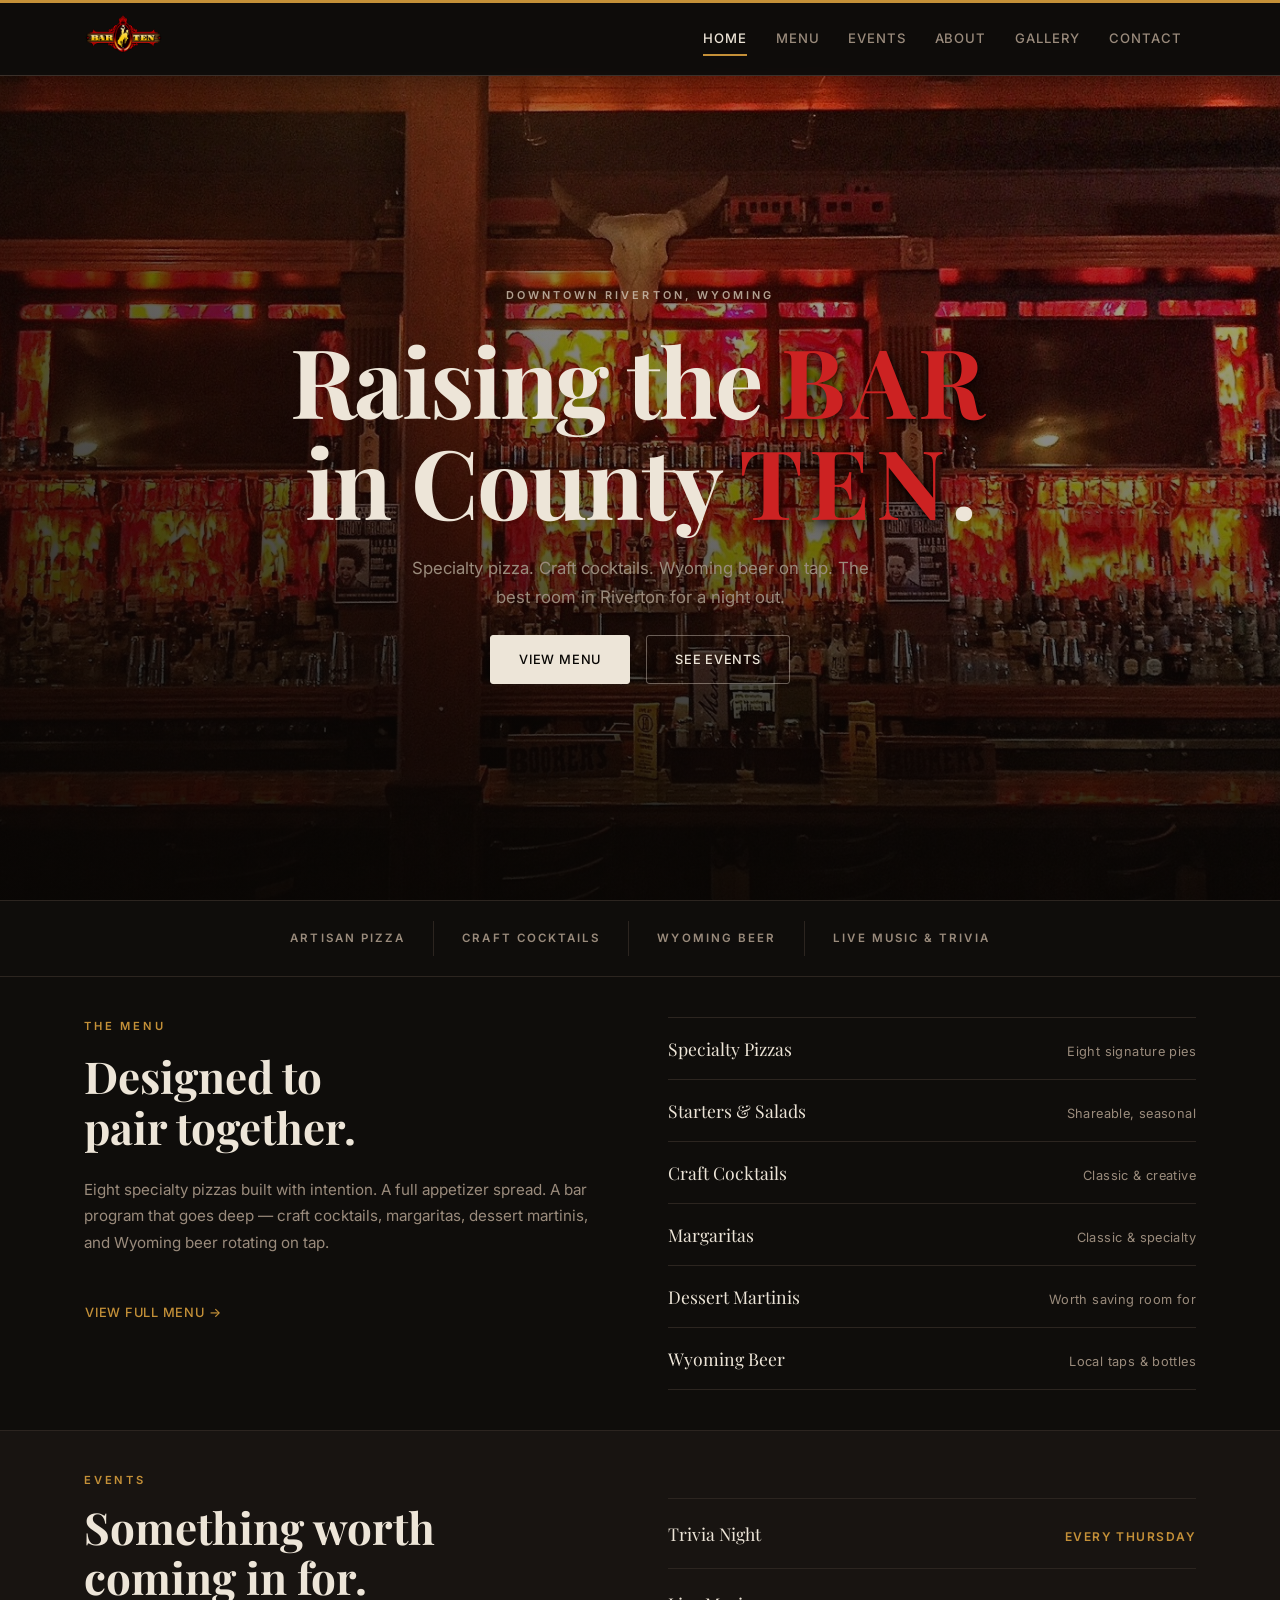
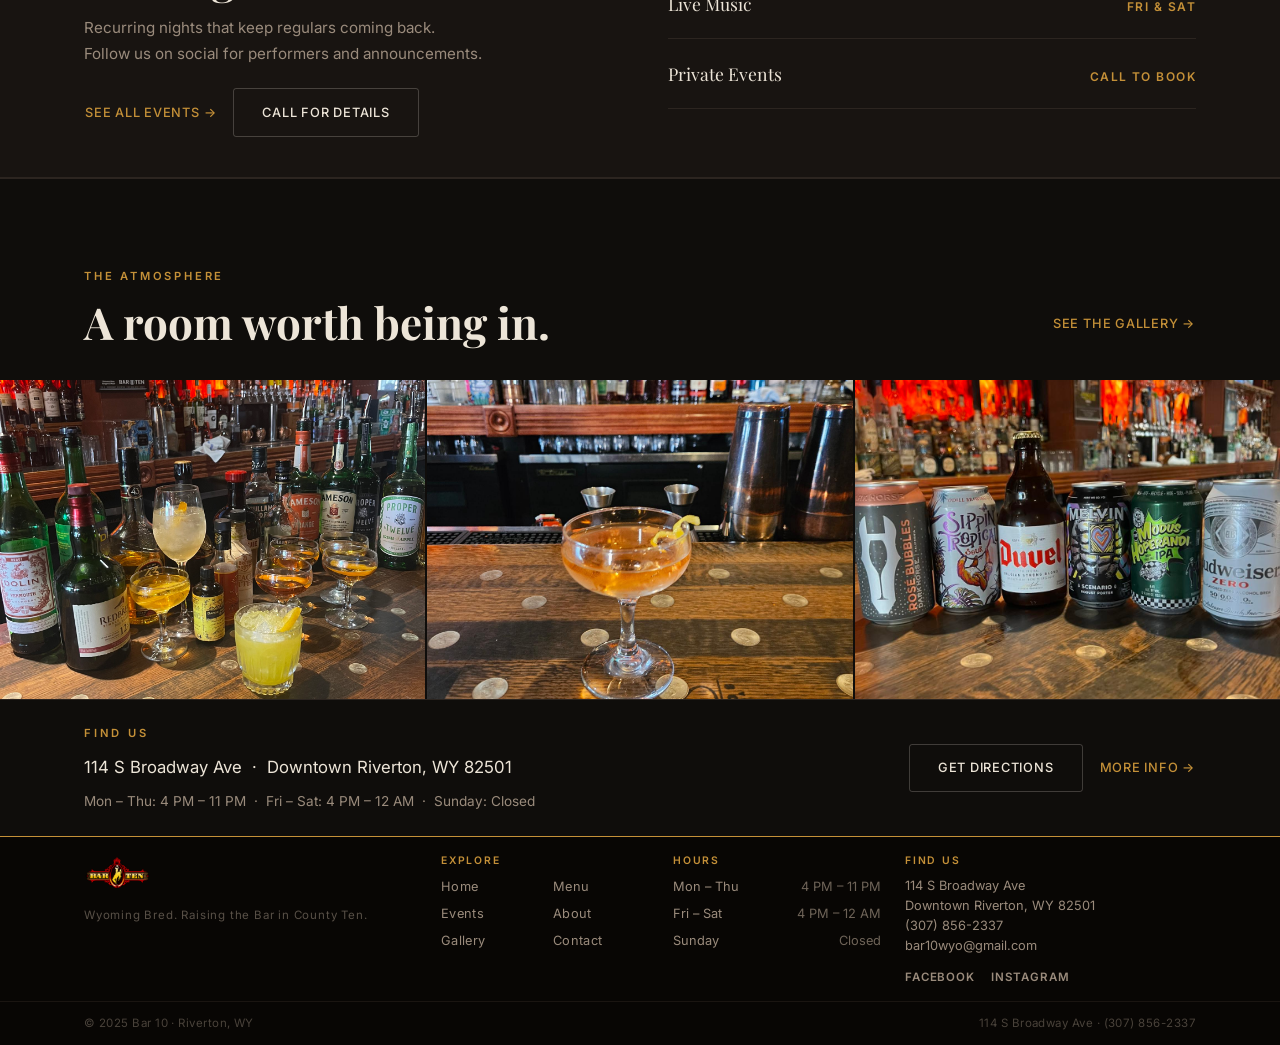
==== index.html @ b7622299 "Remove Call Now button from all pages Agent-Logs-Url: https://github.com/TylerWolfley/Bar10/sessions" ====
<!DOCTYPE html>
<html lang="en">
<head>
  <meta charset="UTF-8" />
  <meta name="viewport" content="width=device-width, initial-scale=1.0" />
  <title>Bar 10 | Craft Cocktails, Artisan Pizza & Local Beer — Riverton, WY</title>
  <meta name="description" content="Bar 10 is downtown Riverton's elevated night-out destination. Specialty pizza, craft cocktails, Wyoming beer on tap, trivia nights, and live music. 114 S Broadway Ave. (307) 856-2337." />
  <link rel="canonical" href="https://bar10riverton.com/" />

  <!-- Open Graph -->
  <meta property="og:type" content="restaurant" />
  <meta property="og:title" content="Bar 10 | Craft Cocktails, Artisan Pizza & Local Beer — Riverton, WY" />
  <meta property="og:description" content="Wyoming Bred. Craft Beer. Craft Cocktails. Artisan Pizza. Raising the Bar in County Ten." />
  <meta property="og:url" content="https://bar10riverton.com/" />
  <meta property="og:image" content="https://bar10riverton.com/images/bar10.jpg" />
  <meta property="og:site_name" content="Bar 10" />

  <!-- Twitter Card -->
  <meta name="twitter:card" content="summary_large_image" />
  <meta name="twitter:title" content="Bar 10 | Riverton, WY" />
  <meta name="twitter:description" content="Craft cocktails, artisan pizza, local beer, trivia nights, and live music in downtown Riverton, Wyoming." />

  <!-- Fonts -->
  <link rel="preconnect" href="https://fonts.googleapis.com" />
  <link rel="preconnect" href="https://fonts.gstatic.com" crossorigin />
  <link href="https://fonts.googleapis.com/css2?family=Inter:wght@400;500;600;700&family=Playfair+Display:ital,wght@0,700;0,800;1,700&display=swap" rel="stylesheet" />

  <link rel="stylesheet" href="css/style.css" />
  <link rel="icon" type="image/png" href="images/bar10logo.png" />
  <link rel="apple-touch-icon" href="images/bar10logo.png" />

  <!-- Local Business Schema -->
  <script type="application/ld+json">
  {
    "@context": "https://schema.org",
    "@type": ["BarOrPub", "Restaurant"],
    "@id": "https://bar10riverton.com/#business",
    "name": "Bar 10",
    "alternateName": "Bar Ten",
    "slogan": "Raising the Bar in County Ten.",
    "url": "https://bar10riverton.com",
    "telephone": "+1-307-856-2337",
    "email": "bar10wyo@gmail.com",
    "description": "Downtown Riverton's elevated bar and restaurant. Specialty artisan pizza, craft cocktails, Wyoming beer on tap, trivia nights, and live music at 114 S Broadway Ave.",
    "servesCuisine": ["Pizza", "American", "Bar Food"],
    "priceRange": "$$",
    "currenciesAccepted": "USD",
    "address": {
      "@type": "PostalAddress",
      "streetAddress": "114 S Broadway Ave",
      "addressLocality": "Riverton",
      "addressRegion": "WY",
      "postalCode": "82501",
      "addressCountry": "US"
    },
    "geo": {
      "@type": "GeoCoordinates",
      "latitude": 43.0236,
      "longitude": -108.3809
    },
    "hasMap": "https://maps.google.com/?q=114+S+Broadway+Ave+Riverton+WY+82501",
    "openingHoursSpecification": [
      {
        "@type": "OpeningHoursSpecification",
        "dayOfWeek": ["Monday", "Tuesday", "Wednesday", "Thursday"],
        "opens": "16:00",
        "closes": "23:00"
      },
      {
        "@type": "OpeningHoursSpecification",
        "dayOfWeek": ["Friday", "Saturday"],
        "opens": "16:00",
        "closes": "00:00"
      },
      {
        "@type": "OpeningHoursSpecification",
        "dayOfWeek": "Sunday",
        "opens": "00:00",
        "closes": "00:00"
      }
    ],
    "menu": "https://bar10riverton.com/menu.html",
    "image": {
      "@type": "ImageObject",
      "url": "https://bar10riverton.com/images/bar10.jpg",
      "description": "Bar 10 interior, downtown Riverton, Wyoming"
    },
    "logo": {
      "@type": "ImageObject",
      "url": "https://bar10riverton.com/images/bar10logo.png"
    },
    "areaServed": {
      "@type": "City",
      "name": "Riverton",
      "sameAs": "https://en.wikipedia.org/wiki/Riverton,_Wyoming"
    },
    "sameAs": [
      "https://www.facebook.com/bar10wyo",
      "https://www.instagram.com/bar10riverton"
    ]
  }
  </script>
</head>
<body class="page-body">

  <!-- ── Site top: utility bar + integrated header/nav ───────── -->
  <div class="site-top">

    <div class="utility-bar" aria-label="Contact Bar 10">
      <div class="container utility-bar-inner">
        <a href="tel:+13078562337" class="utility-bar-link">(307) 856-2337</a>
        <span class="utility-bar-sep" aria-hidden="true">·</span>
        <a href="mailto:bar10wyo@gmail.com" class="utility-bar-link">bar10wyo@gmail.com</a>
      </div>
    </div>

    <header class="site-header" role="banner">
      <div class="container site-header-inner">
        <a href="index.html" class="header-brand" aria-label="Bar 10 home">
          <img src="images/bar10logo.png" alt="Bar 10" class="header-logo" width="90" height="60">
        </a>
        <nav class="site-nav" aria-label="Main navigation">
          <div class="nav-menu" id="nav-menu" role="navigation">
            <ul>
              <li><a href="index.html" aria-current="page">Home</a></li>
              <li><a href="menu.html">Menu</a></li>
              <li><a href="events.html">Events</a></li>
              <li><a href="about.html">About</a></li>
              <li><a href="gallery.html">Gallery</a></li>
              <li><a href="contact.html">Contact</a></li>
            </ul>
          </div>
          <button
            class="nav-toggle"
            id="nav-toggle"
            aria-controls="nav-menu"
            aria-expanded="false"
            aria-label="Open navigation menu"
          >
            <span></span><span></span><span></span>
          </button>
        </nav>
      </div>
    </header>

  </div>

  <main>

    <!-- ── Hero ───────────────────────────────────────────────── -->
    <section class="hero" aria-label="Bar 10 — Downtown Riverton, Wyoming">
      <div class="hero-bg" role="img" aria-label="Bar 10 interior, downtown Riverton, Wyoming"></div>
      <div class="container">
        <div class="hero-content">
          <span class="hero-eyebrow">Downtown Riverton, Wyoming</span>
          <h1>Raising the <span class="hero-h1-red">Bar</span><br>in County <span class="hero-h1-red">Ten</span>.</h1>
          <p class="hero-sub">
            Specialty pizza. Craft cocktails. Wyoming beer on tap.
            The best room in Riverton for a night out.
          </p>
          <div class="cta-group">
            <a href="menu.html" class="btn btn-primary">View Menu</a>
            <a href="events.html" class="btn btn-outline">See Events</a>
          </div>
        </div>
      </div>
    </section>

    <!-- ── Identity strip ─────────────────────────────────────── -->
    <div class="identity-strip" aria-label="What we offer">
      <div class="container">
        <div class="identity-strip-inner">
          <span class="identity-item">Artisan Pizza</span>
          <span class="identity-item">Craft Cocktails</span>
          <span class="identity-item">Wyoming Beer</span>
          <span class="identity-item">Live Music &amp; Trivia</span>
        </div>
      </div>
    </div>

    <!-- ── Menu preview ────────────────────────────────────────── -->
    <section class="menu-preview" aria-labelledby="menu-preview-heading">
      <div class="container">
        <div class="menu-preview-layout">

          <div class="menu-preview-intro">
            <span class="section-label">The Menu</span>
            <h2 id="menu-preview-heading">Designed to<br>pair together.</h2>
            <p>
              Eight specialty pizzas built with intention. A full appetizer spread.
              A bar program that goes deep — craft cocktails, margaritas, dessert
              martinis, and Wyoming beer rotating on tap.
            </p>
            <a href="menu.html" class="btn btn-ghost">View Full Menu &rarr;</a>
          </div>

          <div>
            <div class="menu-category-list">
              <div class="menu-category-row">
                <span class="menu-category-name">Specialty Pizzas</span>
                <span class="menu-category-desc">Eight signature pies</span>
              </div>
              <div class="menu-category-row">
                <span class="menu-category-name">Starters &amp; Salads</span>
                <span class="menu-category-desc">Shareable, seasonal</span>
              </div>
              <div class="menu-category-row">
                <span class="menu-category-name">Craft Cocktails</span>
                <span class="menu-category-desc">Classic &amp; creative</span>
              </div>
              <div class="menu-category-row">
                <span class="menu-category-name">Margaritas</span>
                <span class="menu-category-desc">Classic &amp; specialty</span>
              </div>
              <div class="menu-category-row">
                <span class="menu-category-name">Dessert Martinis</span>
                <span class="menu-category-desc">Worth saving room for</span>
              </div>
              <div class="menu-category-row">
                <span class="menu-category-name">Wyoming Beer</span>
                <span class="menu-category-desc">Local taps &amp; bottles</span>
              </div>
            </div>
          </div>

        </div>
      </div>
    </section>

    <!-- ── Events preview ──────────────────────────────────────── -->
    <section class="events-preview" aria-labelledby="events-preview-heading">
      <div class="container">
        <div class="events-preview-layout">

          <div>
            <span class="section-label">Events</span>
            <h2 id="events-preview-heading">Something worth<br>coming in for.</h2>
            <p class="events-preview-desc text-dim">
              Recurring nights that keep regulars coming back.
              Follow us on social for performers and announcements.
            </p>
            <div class="cta-group events-preview-cta">
              <a href="events.html" class="btn btn-ghost">See All Events &rarr;</a>
              <a href="tel:+13078562337" class="btn btn-outline">Call for Details</a>
            </div>
          </div>

          <div class="events-list-editorial">
            <div class="event-editorial-item">
              <span class="event-editorial-name">Trivia Night</span>
              <span class="event-editorial-when">Every Thursday</span>
            </div>
            <div class="event-editorial-item">
              <span class="event-editorial-name">Live Music</span>
              <span class="event-editorial-when">Fri &amp; Sat</span>
            </div>
            <div class="event-editorial-item">
              <span class="event-editorial-name">Private Events</span>
              <span class="event-editorial-when">Call to Book</span>
            </div>
          </div>

        </div>
      </div>
    </section>

    <!-- ── Gallery preview ────────────────────────────────────── -->
    <section class="gallery-preview" aria-labelledby="gallery-preview-heading">
      <div class="container">
        <div class="gallery-preview-header">
          <div>
            <span class="section-label">The Atmosphere</span>
            <h2 id="gallery-preview-heading">A room worth being in.</h2>
          </div>
          <a href="gallery.html" class="btn btn-ghost">See the Gallery &rarr;</a>
        </div>
      </div>
      <div class="gallery-preview-grid" aria-label="Bar 10 atmosphere photos">
        <figure class="gallery-preview-item">
          <img src="images/bar10bottles.jpg" alt="Bottle selection behind the bar at Bar 10 in Riverton, Wyoming" loading="lazy" onerror="this.closest('.gallery-preview-item').style.display='none';" />
        </figure>
        <figure class="gallery-preview-item">
          <img src="images/bar10cocktail.jpg" alt="Craft cocktail at Bar 10 in Riverton, Wyoming" loading="lazy" onerror="this.closest('.gallery-preview-item').style.display='none';" />
        </figure>
        <figure class="gallery-preview-item">
          <img src="images/bar10beers.jpg" alt="Beers on tap at Bar 10 in Riverton, Wyoming" loading="lazy" onerror="this.closest('.gallery-preview-item').style.display='none';" />
        </figure>
      </div>
    </section>

    <!-- ── Location ────────────────────────────────────────────── -->
    <div class="location-strip" aria-label="Location and hours">
      <div class="container">
        <div class="location-strip-inner">
          <div class="location-text">
            <span class="section-label">Find Us</span>
            <p class="location-address">114 S Broadway Ave &nbsp;&middot;&nbsp; Downtown Riverton, WY 82501</p>
            <p class="location-hours">Mon – Thu: 4 PM – 11 PM &nbsp;&middot;&nbsp; Fri – Sat: 4 PM – 12 AM &nbsp;&middot;&nbsp; Sunday: Closed</p>
          </div>
          <div class="location-actions">
            <a href="https://maps.google.com/?q=114+S+Broadway+Ave+Riverton+WY+82501" class="btn btn-outline" target="_blank" rel="noopener noreferrer">Get Directions</a>
            <a href="contact.html" class="btn btn-ghost">More Info &rarr;</a>
          </div>
        </div>
      </div>
    </div>

  </main>

  <!-- ── Footer ──────────────────────────────────────────────── -->
  <footer class="site-footer" role="contentinfo">
    <div class="footer-main">
      <div class="container">
        <div class="footer-grid">

          <!-- Brand -->
          <div>
            <div class="footer-brand">
              <img src="images/bar10logo.png" alt="Bar 10" class="footer-logo" width="100" height="67">
            </div>
            <p class="footer-tagline">Wyoming Bred. Raising the Bar in County Ten.</p>
          </div>

          <!-- Explore -->
          <div>
            <h3 class="footer-col-heading">Explore</h3>
            <nav class="footer-nav" aria-label="Footer navigation">
              <a href="index.html">Home</a>
              <a href="menu.html">Menu</a>
              <a href="events.html">Events</a>
              <a href="about.html">About</a>
              <a href="gallery.html">Gallery</a>
              <a href="contact.html">Contact</a>
            </nav>
          </div>

          <!-- Hours -->
          <div>
            <h3 class="footer-col-heading">Hours</h3>
            <ul class="footer-hours">
              <li>
                <span class="footer-hours-day">Mon &ndash; Thu</span>
                <span class="footer-hours-time">4 PM &ndash; 11 PM</span>
              </li>
              <li>
                <span class="footer-hours-day">Fri &ndash; Sat</span>
                <span class="footer-hours-time">4 PM &ndash; 12 AM</span>
              </li>
              <li>
                <span class="footer-hours-day">Sunday</span>
                <span class="footer-hours-time">Closed</span>
              </li>
            </ul>
          </div>

          <!-- Contact -->
          <div>
            <h3 class="footer-col-heading">Find Us</h3>
            <address class="footer-address">
              114 S Broadway Ave<br>
              Downtown Riverton, WY 82501<br>
              <a href="tel:+13078562337">(307) 856-2337</a><br>
              <a href="mailto:bar10wyo@gmail.com">bar10wyo@gmail.com</a>
            </address>
            <div class="footer-social">
              <a href="https://www.facebook.com/bar10wyo" target="_blank" rel="noopener noreferrer">Facebook</a>
              <a href="https://www.instagram.com/bar10riverton" target="_blank" rel="noopener noreferrer">Instagram</a>
            </div>
          </div>

        </div>
      </div>
    </div>

    <div class="footer-bottom">
      <div class="container">
        <div class="footer-bottom-inner">
          <span class="footer-copy">&copy; 2025 Bar 10 &middot; Riverton, WY</span>
          <span class="footer-copy">114 S Broadway Ave &middot; (307) 856-2337</span>
        </div>
      </div>
    </div>
  </footer>

  <script src="js/data.js"></script>
  <script src="js/main.js"></script>
</body>
</html>
---- css/style.css ----
/* =============================================================
   Bar 10 — Premium Hospitality Style Sheet
   Warm, editorial, refined. Light-forward with cinematic hero.
============================================================= */

/* ── Reset & base ──────────────────────────────────────────── */
*, *::before, *::after {
  box-sizing: border-box;
  margin: 0;
  padding: 0;
}

:root {
  /* ── Dark palette — deep moody, warm charcoal ── */
  --color-bg:        #0f0d0b;   /* deep warm near-black — primary background */
  --color-surface:   #181411;   /* slightly lighter dark — alternate sections */
  --color-surface2:  #201c18;   /* medium dark — deeper alternates */
  --color-border:    #2c2520;   /* subtle warm border — dividers */
  --color-border-lt: #3a302a;   /* slightly lighter border */

  /* ── Accent — rich warm gold ── */
  --color-amber:     #c49038;   /* rich warm gold */
  --color-amber-lt:  #d4a84e;   /* lighter gold on hover */
  --color-red:       #cc2222;   /* bold red — hero accent */

  /* ── Text — warm cream on dark backgrounds ── */
  --color-cream:     #ede5d8;   /* warm cream — primary text */
  --color-cream-dim: #9a8b7c;   /* warm medium — secondary text */
  --color-white:     #ffffff;

  /* ── Dark section tokens — hero & footer ── */
  --color-dark:        #080604;   /* deepest dark — hero background */
  --color-dark-text:   #ede5d8;   /* warm cream for dark sections */
  --color-dark-dim:    #9a8b7c;   /* dimmed warm text on dark */
  --color-dark-border: #1a1511;   /* subtle border on dark */

  --font-heading: 'Playfair Display', Georgia, serif;
  --font-body:    'Inter', system-ui, -apple-system, sans-serif;

  --max-width:          1160px;
  --header-height:      72px;
  --header-total:       var(--header-height);
  --radius:             3px;
  --transition:         0.2s ease;
}

html {
  scroll-behavior: smooth;
}

body {
  font-family: var(--font-body);
  font-size: 1rem;
  line-height: 1.65;
  background-color: var(--color-bg);
  color: var(--color-cream);
  -webkit-font-smoothing: antialiased;
}

img {
  display: block;
  max-width: 100%;
  height: auto;
}

a {
  color: var(--color-amber);
  text-decoration: none;
  transition: color var(--transition);
}

a:hover {
  color: var(--color-amber-lt);
}

ul {
  list-style: none;
}

/* ── Typography ────────────────────────────────────────────── */
h1, h2, h3, h4 {
  font-family: var(--font-heading);
  line-height: 1.15;
  color: var(--color-cream);
}

h1 { font-size: clamp(3rem, 9vw, 6rem); font-weight: 700; letter-spacing: -0.02em; }
h2 { font-size: clamp(1.75rem, 4vw, 2.75rem); font-weight: 700; }
h3 { font-size: clamp(1.1rem, 2.5vw, 1.4rem); font-weight: 700; }

.section-label {
  display: block;
  font-size: 0.7rem;
  font-weight: 600;
  letter-spacing: 0.25em;
  text-transform: uppercase;
  color: var(--color-amber);
  margin-bottom: 0.75rem;
}

.section-title {
  font-family: var(--font-heading);
  font-size: clamp(1.75rem, 4vw, 2.75rem);
  color: var(--color-cream);
  margin-bottom: 1rem;
}

.section-subtitle {
  font-size: 1rem;
  color: var(--color-cream-dim);
  max-width: 560px;
  line-height: 1.7;
}

/* ── Layout helpers ────────────────────────────────────────── */
.container {
  width: 100%;
  max-width: var(--max-width);
  margin: 0 auto;
  padding: 0 1.5rem;
}

section {
  padding: 2.5rem 0;
}

.section-header {
  margin-bottom: 2rem;
}

.section-header--center {
  text-align: center;
}

.section-header--center .section-subtitle {
  margin: 0 auto;
}

/* ── Buttons ───────────────────────────────────────────────── */
.btn {
  display: inline-flex;
  align-items: center;
  gap: 0.4em;
  padding: 0.8rem 1.75rem;
  font-family: var(--font-body);
  font-size: 0.8rem;
  font-weight: 500;
  letter-spacing: 0.06em;
  text-transform: uppercase;
  border-radius: var(--radius);
  border: 1px solid transparent;
  cursor: pointer;
  transition: background-color var(--transition), color var(--transition), border-color var(--transition);
  text-align: center;
  white-space: nowrap;
}

.btn-primary {
  background-color: var(--color-amber);
  color: var(--color-bg);
  border-color: var(--color-amber);
}

.btn-primary:hover {
  background-color: var(--color-amber-lt);
  border-color: var(--color-amber-lt);
  color: var(--color-bg);
}

.btn-outline {
  background-color: transparent;
  color: var(--color-cream);
  border-color: rgba(237, 229, 216, 0.22);
}

.btn-outline:hover {
  border-color: var(--color-cream);
  color: var(--color-cream);
}

.btn-ghost {
  background-color: transparent;
  color: var(--color-amber);
  border-color: transparent;
  padding-left: 0;
  padding-right: 0;
}

.btn-ghost:hover {
  color: var(--color-amber-lt);
}

.cta-group {
  display: flex;
  flex-wrap: wrap;
  gap: 1rem;
  margin-top: 1.5rem;
}

/* ── Site top (fixed wrapper: utility bar + brand + nav) ────── */
.site-top {
  position: fixed;
  top: 0;
  left: 0;
  right: 0;
  z-index: 100;
  background-color: rgba(15, 13, 11, 0.97);
  backdrop-filter: blur(12px);
  -webkit-backdrop-filter: blur(12px);
  border-top: 3px solid var(--color-amber);
  box-shadow: 0 4px 28px rgba(0, 0, 0, 0.45);
}

/* ── Utility bar — hidden ──────────────────────────────────── */
.utility-bar {
  display: none;
}

.utility-bar-inner {
  display: flex;
  align-items: center;
  justify-content: center;
  gap: 0.875rem;
}

.utility-bar-link {
  font-size: 0.7rem;
  font-weight: 500;
  letter-spacing: 0.07em;
  color: var(--color-cream-dim);
  transition: color var(--transition);
}

.utility-bar-link:hover {
  color: var(--color-cream);
}

.utility-bar-sep {
  color: var(--color-border-lt);
  font-size: 0.6rem;
}

/* ── Site header — single integrated row: logo left, nav right ─ */
.site-header {
  border-bottom: 1px solid var(--color-border-lt);
}

.site-header-inner {
  display: flex;
  align-items: center;
  justify-content: space-between;
  height: var(--header-height);
  position: relative;
}

.header-brand {
  display: flex;
  align-items: center;
  flex-shrink: 0;
}

.header-logo {
  height: 52px;
  width: auto;
  display: block;
  transition: opacity var(--transition);
}

.header-brand:hover .header-logo {
  opacity: 0.85;
}

/* ── Nav — lives inside site-header-inner ──────────────────── */
.site-nav {
  display: flex;
  align-items: center;
}

.nav-toggle {
  display: flex;
  flex-direction: column;
  justify-content: center;
  gap: 5px;
  width: 36px;
  height: 36px;
  background: none;
  border: none;
  cursor: pointer;
  padding: 0.25rem;
  flex-shrink: 0;
}

.nav-toggle span {
  display: block;
  height: 1px;
  background-color: var(--color-cream);
  transition: transform var(--transition), opacity var(--transition);
}

.nav-toggle[aria-expanded="true"] span:nth-child(1) {
  transform: translateY(6px) rotate(45deg);
}

.nav-toggle[aria-expanded="true"] span:nth-child(2) {
  opacity: 0;
}

.nav-toggle[aria-expanded="true"] span:nth-child(3) {
  transform: translateY(-6px) rotate(-45deg);
}

.nav-menu {
  display: none;
  position: absolute;
  top: 100%;
  left: 0;
  right: 0;
  background-color: var(--color-surface);
  border-bottom: 1px solid var(--color-border);
  padding: 1.25rem 1.5rem 1.75rem;
  z-index: 10;
}

.nav-menu.is-open {
  display: block;
}

.nav-menu ul {
  display: flex;
  flex-direction: column;
  gap: 0;
}

.nav-menu a {
  display: block;
  padding: 0.65rem 0;
  color: var(--color-cream-dim);
  font-size: 0.875rem;
  font-weight: 500;
  letter-spacing: 0.04em;
  border-bottom: 1px solid var(--color-border);
}

.nav-menu a:hover,
.nav-menu a[aria-current="page"] {
  color: var(--color-cream);
}

.nav-cta {
  display: inline-flex;
  margin-top: 1.25rem;
}

@media (min-width: 768px) {
  .nav-toggle {
    display: none;
  }

  .nav-menu {
    display: flex !important;
    position: static;
    background: none;
    border: none;
    padding: 0;
    align-items: center;
    gap: 0;
  }

  .nav-menu ul {
    flex-direction: row;
    gap: 0;
  }

  .nav-menu a {
    padding: 0.4rem 0.9rem;
    border: none;
    font-size: 0.82rem;
    letter-spacing: 0.07em;
    text-transform: uppercase;
    position: relative;
  }

  .nav-menu a::after {
    content: '';
    position: absolute;
    bottom: 0;
    left: 0.9rem;
    right: 0.9rem;
    height: 2px;
    background-color: var(--color-amber);
    transform: scaleX(0);
    transform-origin: center;
    transition: transform var(--transition);
  }

  .nav-menu a:hover::after,
  .nav-menu a[aria-current="page"]::after {
    transform: scaleX(1);
  }

  .nav-cta::after {
    display: none;
  }

  .nav-cta {
    display: inline-flex;
    margin-top: 0;
    margin-left: 1.25rem;
    padding: 0.45rem 1.1rem;
    font-size: 0.75rem;
    letter-spacing: 0.08em;
  }
}

/* ── Page offset for fixed header ──────────────────────────── */
.page-body {
  padding-top: var(--header-total);
}

/* ── Hero ──────────────────────────────────────────────────── */
.hero {
  position: relative;
  min-height: calc(100svh - var(--header-total));
  display: flex;
  align-items: center;
  overflow: hidden;
  background-color: var(--color-dark);
}

.hero-bg {
  position: absolute;
  inset: 0;
  background:
    linear-gradient(to top, rgba(8,6,4,0.92) 0%, rgba(8,6,4,0.55) 45%, rgba(8,6,4,0.18) 100%),
    linear-gradient(to right, rgba(8,6,4,0.5) 0%, transparent 70%),
    url('../images/bar10.jpg') center center / cover no-repeat;
  z-index: 0;
}

.hero-content {
  position: relative;
  z-index: 1;
  max-width: 760px;
  padding: 1.5rem 0 2rem;
  text-align: center;
  margin: 0 auto;
}

.hero-eyebrow {
  display: inline-block;
  font-size: 0.68rem;
  font-weight: 600;
  letter-spacing: 0.28em;
  text-transform: uppercase;
  color: rgba(210, 198, 180, 0.8);
  margin-bottom: 1.5rem;
}

.hero h1 {
  color: var(--color-dark-text);
  margin-bottom: 1.5rem;
  line-height: 1.05;
}

.hero-h1-red {
  color: var(--color-red);
  text-transform: uppercase;
  letter-spacing: 0.06em;
  text-shadow:
    0 2px 10px rgba(0, 0, 0, 0.8),
    0 4px 24px rgba(0, 0, 0, 0.5);
  display: inline-block;
}

.hero-sub {
  font-size: 1.05rem;
  color: var(--color-dark-dim);
  max-width: 460px;
  line-height: 1.7;
  margin: 0 auto;
}

/* ── Hero button overrides (light-on-dark) ─────────────────── */
.hero .btn-primary {
  background-color: var(--color-dark-text);
  border-color: var(--color-dark-text);
  color: var(--color-dark);
}

.hero .btn-primary:hover {
  background-color: var(--color-white);
  border-color: var(--color-white);
  color: var(--color-dark);
}

.hero .btn-outline {
  color: var(--color-dark-text);
  border-color: rgba(232, 221, 208, 0.4);
}

.hero .btn-outline:hover {
  border-color: var(--color-dark-text);
  color: var(--color-white);
}

.hero .cta-group {
  justify-content: center;
}

/* ── Divider ───────────────────────────────────────────────── */
.divider {
  height: 1px;
  background: var(--color-border);
}

.divider--amber {
  height: 1px;
  width: 3rem;
  background: var(--color-amber);
}

/* ── Ruled separator ───────────────────────────────────────── */
.rule {
  display: flex;
  align-items: center;
  gap: 1.5rem;
  color: var(--color-border-lt);
  font-size: 0.65rem;
  letter-spacing: 0.3em;
  text-transform: uppercase;
}

.rule::before,
.rule::after {
  content: '';
  flex: 1;
  height: 1px;
  background: var(--color-border);
}

/* ── Identity strip ────────────────────────────────────────── */
.identity-strip {
  border-top: 1px solid var(--color-border);
  border-bottom: 1px solid var(--color-border);
  padding: 1.25rem 0;
}

.identity-strip-inner {
  display: flex;
  flex-wrap: wrap;
  align-items: center;
  justify-content: center;
  gap: 0;
}

.identity-item {
  font-size: 0.72rem;
  font-weight: 600;
  letter-spacing: 0.18em;
  text-transform: uppercase;
  color: var(--color-cream-dim);
  padding: 0.5rem 1.75rem;
  border-right: 1px solid var(--color-border);
}

.identity-item:last-child {
  border-right: none;
}

/* ── Editorial menu preview ────────────────────────────────── */
.menu-preview {
  padding: 2.5rem 0;
}

.menu-preview-layout {
  display: grid;
  gap: 2rem;
  align-items: start;
}

@media (min-width: 768px) {
  .menu-preview-layout {
    grid-template-columns: 1fr 1fr;
    gap: 3.5rem;
  }
}

.menu-preview-intro {
  /* left column */
}

.menu-preview-intro .section-label {
  margin-bottom: 1rem;
}

.menu-preview-intro h2 {
  margin-bottom: 1.5rem;
  line-height: 1.15;
}

.menu-preview-intro p {
  font-size: 0.95rem;
  color: var(--color-cream-dim);
  line-height: 1.75;
  margin-bottom: 2rem;
}

.menu-category-list {
  display: flex;
  flex-direction: column;
}

.menu-category-row {
  display: flex;
  align-items: baseline;
  justify-content: space-between;
  padding: 1rem 0;
  border-bottom: 1px solid var(--color-border);
}

.menu-category-row:first-child {
  border-top: 1px solid var(--color-border);
}

.menu-category-name {
  font-family: var(--font-heading);
  font-size: 1.1rem;
  color: var(--color-cream);
}

.menu-category-desc {
  font-size: 0.8rem;
  color: var(--color-cream-dim);
  letter-spacing: 0.03em;
  text-align: right;
  max-width: 180px;
}

/* ── Signature items ───────────────────────────────────────── */
.signature-items {
  display: flex;
  flex-direction: column;
  gap: 0;
}

.signature-item {
  padding: 1.25rem 0;
  border-bottom: 1px solid var(--color-border);
}

.signature-item:first-child {
  border-top: 1px solid var(--color-border);
}

.signature-item-name {
  font-family: var(--font-heading);
  font-size: 1rem;
  color: var(--color-cream);
  margin-bottom: 0.25rem;
}

.signature-item-desc {
  font-size: 0.825rem;
  color: var(--color-cream-dim);
  line-height: 1.55;
}

/* ── Events preview ────────────────────────────────────────── */
.events-preview-desc {
  font-size: 0.95rem;
  line-height: 1.75;
  max-width: 400px;
  margin-top: 0.75rem;
  margin-bottom: 1.25rem;
}

.events-preview-cta {
  margin-top: 0;
}

.events-preview {  background-color: var(--color-surface);
  border-top: 1px solid var(--color-border);
  border-bottom: 1px solid var(--color-border);
  padding: 2.5rem 0;
}

.events-preview-layout {
  display: grid;
  gap: 2rem;
  align-items: start;
}

@media (min-width: 768px) {
  .events-preview-layout {
    grid-template-columns: 1fr 1fr;
    gap: 3.5rem;
    align-items: center;
  }
}

.events-list-editorial {
  display: flex;
  flex-direction: column;
  gap: 0;
}

.event-editorial-item {
  display: flex;
  align-items: baseline;
  justify-content: space-between;
  gap: 1rem;
  padding: 1.25rem 0;
  border-bottom: 1px solid var(--color-border);
}

.event-editorial-item:first-child {
  border-top: 1px solid var(--color-border);
}

.event-editorial-name {
  font-family: var(--font-heading);
  font-size: 1.1rem;
  color: var(--color-cream);
}

.event-editorial-when {
  font-size: 0.75rem;
  font-weight: 600;
  letter-spacing: 0.12em;
  text-transform: uppercase;
  color: var(--color-amber);
  white-space: nowrap;
}

/* ── Location strip ────────────────────────────────────────── */
.location-strip {
  padding: 1.5rem 0;
  border-top: 1px solid var(--color-border);
}

.location-strip-inner {
  display: flex;
  flex-direction: column;
  gap: 2rem;
  align-items: flex-start;
}

@media (min-width: 768px) {
  .location-strip-inner {
    flex-direction: row;
    align-items: center;
    justify-content: space-between;
    gap: 3rem;
  }
}

.location-text {
  /* left side */
}

.location-address {
  font-size: 1.05rem;
  color: var(--color-cream);
  margin-bottom: 0.5rem;
}

.location-hours {
  font-size: 0.85rem;
  color: var(--color-cream-dim);
  line-height: 1.65;
}

.location-actions {
  display: flex;
  gap: 1rem;
  flex-wrap: wrap;
  flex-shrink: 0;
}

/* ── Hours table ───────────────────────────────────────────── */
.hours-table {
  width: 100%;
  border-collapse: collapse;
}

.hours-table td {
  padding: 0.6rem 0;
  font-size: 0.875rem;
  color: var(--color-cream-dim);
  border-bottom: 1px solid var(--color-border);
}

.hours-table td:last-child {
  text-align: right;
  color: var(--color-cream);
}

/* ── Status badge ──────────────────────────────────────────── */
#hours-status {
  display: inline-block;
  font-size: 0.72rem;
  font-weight: 700;
  letter-spacing: 0.1em;
  text-transform: uppercase;
  padding: 0.3rem 0.875rem;
  border-radius: 99px;
  margin-bottom: 1.25rem;
}

.status--open {
  background-color: rgba(55, 130, 65, 0.1);
  color: #3a7a45;
  border: 1px solid rgba(55,130,65,0.22);
}

.status--closed {
  background-color: rgba(160, 55, 55, 0.08);
  color: #8a3838;
  border: 1px solid rgba(160,55,55,0.18);
}

/* ── Social links ──────────────────────────────────────────── */
.social-links {
  display: flex;
  gap: 1rem;
  flex-wrap: wrap;
}

.social-link {
  display: inline-flex;
  align-items: center;
  gap: 0.5rem;
  font-size: 0.78rem;
  font-weight: 600;
  letter-spacing: 0.06em;
  text-transform: uppercase;
  color: var(--color-cream-dim);
  border: 1px solid var(--color-border);
  border-radius: var(--radius);
  padding: 0.5rem 1rem;
  transition: border-color var(--transition), color var(--transition);
}

.social-link:hover {
  border-color: var(--color-amber);
  color: var(--color-amber);
}

/* ── Footer ────────────────────────────────────────────────── */
.site-footer {
  background-color: var(--color-dark);
  border-top: 1px solid var(--color-amber);
  color: var(--color-dark-dim);
}

.footer-main {
  padding: 1.1rem 0 0.9rem;
}

.footer-grid {
  display: grid;
  gap: 1.25rem;
}

@media (min-width: 640px) {
  .footer-grid {
    grid-template-columns: 1.6fr 1fr 1fr 1.4fr;
    gap: 1.5rem;
    align-items: start;
  }
}

@media (min-width: 640px) and (max-width: 899px) {
  .footer-grid {
    grid-template-columns: 1fr 1fr;
  }
}

.footer-col-heading {
  font-family: var(--font-body);
  font-size: 0.65rem;
  font-weight: 600;
  letter-spacing: 0.18em;
  text-transform: uppercase;
  color: var(--color-amber);
  margin-bottom: 0.6rem;
}

/* Col 1: Brand */
.footer-brand {
  margin-bottom: 0.5rem;
}

.footer-logo {
  height: 44px;
  width: auto;
  display: block;
}

.footer-tagline {
  font-size: 0.72rem;
  color: rgba(168, 153, 138, 0.5);
  letter-spacing: 0.07em;
  line-height: 1.5;
  margin-top: 0.25rem;
}

/* Col 2: Nav links */
.footer-nav {
  display: grid;
  grid-template-columns: 1fr 1fr;
  gap: 0.35rem 1rem;
}

.footer-nav a {
  font-size: 0.8rem;
  color: var(--color-dark-dim);
  letter-spacing: 0.03em;
  transition: color var(--transition);
}

.footer-nav a:hover {
  color: var(--color-cream);
}

/* Col 3: Hours */
.footer-hours {
  list-style: none;
  display: flex;
  flex-direction: column;
  gap: 0.35rem;
}

.footer-hours li {
  display: flex;
  justify-content: space-between;
  gap: 0.75rem;
  font-size: 0.8rem;
}

.footer-hours-day {
  color: var(--color-dark-dim);
}

.footer-hours-time {
  color: rgba(154, 139, 124, 0.7);
  text-align: right;
}

/* Col 4: Contact + Social */
.footer-address {
  font-style: normal;
  font-size: 0.8rem;
  color: var(--color-dark-dim);
  line-height: 1.55;
}

.footer-address a {
  color: var(--color-dark-dim);
  transition: color var(--transition);
}

.footer-address a:hover {
  color: var(--color-cream);
}

.footer-social {
  display: flex;
  gap: 1rem;
  margin-top: 0.75rem;
}

.footer-social a {
  font-size: 0.72rem;
  font-weight: 600;
  letter-spacing: 0.08em;
  text-transform: uppercase;
  color: var(--color-dark-dim);
  transition: color var(--transition);
}

.footer-social a:hover {
  color: var(--color-amber);
}

/* Footer bottom bar */
.footer-bottom {
  border-top: 1px solid var(--color-dark-border);
  padding: 0.75rem 0;
}

.footer-bottom-inner {
  display: flex;
  align-items: center;
  justify-content: space-between;
  flex-wrap: wrap;
  gap: 0.5rem;
}

.footer-copy {
  font-size: 0.72rem;
  color: rgba(154, 139, 124, 0.45);
  letter-spacing: 0.04em;
}


/* ── Page hero (inner pages) ───────────────────────────────── */
.page-hero {
  background: var(--color-surface);
  border-bottom: 1px solid var(--color-border);
  padding: 1.5rem 0 1.25rem;
  text-align: center;
}

.page-hero h1 {
  font-size: clamp(2.25rem, 6vw, 4rem);
  margin-bottom: 0.75rem;
  letter-spacing: -0.02em;
}

.page-hero p {
  font-size: 0.95rem;
  color: var(--color-cream-dim);
  max-width: 520px;
  line-height: 1.7;
  margin: 0.75rem auto 0;
}

/* ── Menu page ─────────────────────────────────────────────── */
.menu-sections {
  display: flex;
  flex-direction: column;
  gap: 3rem;
}

.menu-section {
  scroll-margin-top: calc(var(--header-total) + 2rem);
}

.menu-section-header {
  margin-bottom: 1.5rem;
  padding-bottom: 0.75rem;
  border-bottom: 1px solid var(--color-border);
}

.menu-section-header h2 {
  font-size: clamp(1.35rem, 3vw, 1.75rem);
  color: var(--color-cream);
}

.menu-items-list {
  display: flex;
  flex-direction: column;
}

.menu-item {
  display: flex;
  align-items: baseline;
  padding: 0.875rem 0;
  border-bottom: 1px solid var(--color-border);
  font-size: 0.95rem;
  color: var(--color-cream);
}

.menu-item:first-child {
  border-top: 1px solid var(--color-border);
}

@media (min-width: 640px) {
  .menu-items-list {
    display: grid;
    grid-template-columns: 1fr 1fr;
    column-gap: 3rem;
  }

  .menu-item:nth-child(2) {
    border-top: 1px solid var(--color-border);
  }
}

@media (min-width: 900px) {
  .menu-items-list {
    grid-template-columns: 1fr 1fr 1fr;
  }

  .menu-item:nth-child(3) {
    border-top: 1px solid var(--color-border);
  }
}

.menu-note {
  font-size: 0.9rem;
  color: var(--color-cream-dim);
  font-style: italic;
  line-height: 1.65;
  max-width: 580px;
}

.menu-pricing-note {
  background-color: var(--color-surface);
  border: 1px solid var(--color-border);
  border-radius: var(--radius);
  padding: 1.5rem 2rem;
  font-size: 0.875rem;
  color: var(--color-cream-dim);
  text-align: center;
  margin-top: 2.5rem;
  line-height: 1.65;
}

.menu-pricing-note a {
  color: var(--color-cream);
  font-weight: 600;
}

.menu-jump-nav {
  display: flex;
  flex-wrap: wrap;
  gap: 0.5rem;
  margin-bottom: 2.5rem;
  padding-bottom: 2rem;
  border-bottom: 1px solid var(--color-border);
}

.menu-jump-nav a {
  font-size: 0.72rem;
  font-weight: 600;
  letter-spacing: 0.12em;
  text-transform: uppercase;
  padding: 0.4rem 0.875rem;
  border-radius: 99px;
  border: 1px solid var(--color-border);
  color: var(--color-cream-dim);
  transition: all var(--transition);
}

.menu-jump-nav a:hover {
  border-color: var(--color-amber);
  color: var(--color-amber);
}

/* ── Events page ───────────────────────────────────────────── */
.event-feature {
  padding: 2rem 0;
  background-color: var(--color-surface);
  border-bottom: 1px solid var(--color-border);
}

.event-feature-layout {
  display: grid;
  gap: 2rem;
  align-items: center;
}

@media (min-width: 768px) {
  .event-feature-layout {
    grid-template-columns: 1fr 1fr;
    gap: 3.5rem;
  }
}

.event-feature-detail {
  text-align: right;
  padding: 2.5rem;
  border: 1px solid var(--color-border);
  border-radius: var(--radius);
}

.event-feature-detail .event-feature-day {
  font-family: var(--font-heading);
  font-size: 1.5rem;
  color: var(--color-cream);
  margin-bottom: 0.4rem;
}

.event-feature-detail .event-feature-time {
  font-size: 0.8rem;
  font-weight: 600;
  letter-spacing: 0.15em;
  text-transform: uppercase;
  color: var(--color-amber);
}

.event-feature-detail .event-feature-where {
  font-size: 0.78rem;
  color: var(--color-cream-dim);
  margin-top: 0.75rem;
}

.event-card {
  display: flex;
  align-items: flex-start;
  gap: 2rem;
  padding: 2rem 0;
  border-bottom: 1px solid var(--color-border);
}

.event-card:first-child {
  border-top: 1px solid var(--color-border);
}

.event-card-meta {
  flex-shrink: 0;
  min-width: 120px;
}

.event-card-day {
  font-family: var(--font-heading);
  font-size: 1rem;
  color: var(--color-cream);
  margin-bottom: 0.2rem;
}

.event-card-time {
  font-size: 0.72rem;
  font-weight: 600;
  letter-spacing: 0.12em;
  text-transform: uppercase;
  color: var(--color-amber);
}

.event-card-body h3 {
  font-size: 1.15rem;
  margin-bottom: 0.5rem;
}

.event-card-body p {
  font-size: 0.875rem;
  color: var(--color-cream-dim);
  line-height: 1.65;
  max-width: 520px;
}

/* ── About page ────────────────────────────────────────────── */
.about-prose {
  font-size: 1.05rem;
  color: var(--color-cream-dim);
  line-height: 1.8;
  max-width: 680px;
}

.about-prose + .about-prose {
  margin-top: 1.5rem;
}

.about-layout {
  display: grid;
  gap: 2.5rem;
}

@media (min-width: 900px) {
  .about-layout {
    grid-template-columns: 1fr 1fr;
    gap: 4rem;
  }
}

.about-pillars {
  display: flex;
  flex-direction: column;
  gap: 0;
}

.about-pillar {
  padding: 1.5rem 0;
  border-bottom: 1px solid var(--color-border);
}

.about-pillar:first-child {
  border-top: 1px solid var(--color-border);
}

.about-pillar h3 {
  font-size: 1rem;
  color: var(--color-cream);
  margin-bottom: 0.4rem;
}

.about-pillar-label {
  font-size: 0.68rem;
  font-weight: 600;
  letter-spacing: 0.2em;
  text-transform: uppercase;
  color: var(--color-amber);
  display: block;
  margin-bottom: 0.5rem;
}

.about-pillar p {
  font-size: 0.85rem;
  color: var(--color-cream-dim);
  line-height: 1.65;
}

/* ── Gallery page ──────────────────────────────────────────── */
.gallery-intro {
  padding: 2.5rem 0 1.5rem;
}

.gallery-section {
  padding: 1.5rem 0 2.5rem;
}

.gallery-section + .gallery-section {
  border-top: 1px solid var(--color-border);
  padding-top: 2.5rem;
}

.gallery-section-label {
  font-size: 0.68rem;
  font-weight: 600;
  letter-spacing: 0.25em;
  text-transform: uppercase;
  color: var(--color-amber);
  margin-bottom: 1.5rem;
  display: block;
}

.gallery-grid {
  display: grid;
  gap: 2px;
  grid-template-columns: repeat(2, 1fr);
}

@media (min-width: 640px) {
  .gallery-grid {
    grid-template-columns: repeat(3, 1fr);
  }
}

@media (min-width: 900px) {
  .gallery-grid {
    grid-template-columns: repeat(4, 1fr);
  }
}

.gallery-grid--editorial {
  display: grid;
  gap: 2px;
  grid-template-columns: repeat(2, 1fr);
}

@media (min-width: 640px) {
  .gallery-grid--editorial {
    grid-template-columns: repeat(3, 1fr);
  }

  .gallery-grid--editorial .gallery-item:first-child {
    grid-column: span 2;
    grid-row: span 2;
  }
}

.gallery-item {
  position: relative;
  aspect-ratio: 1;
  overflow: hidden;
  background-color: var(--color-surface);
}

.gallery-item img {
  width: 100%;
  height: 100%;
  object-fit: cover;
  transition: transform 0.5s ease;
  display: block;
}

.gallery-item:hover img {
  transform: scale(1.03);
}

.gallery-placeholder {
  display: none;
  width: 100%;
  height: 100%;
  background-color: var(--color-surface);
}

.gallery-item--hidden {
  display: none;
}

/* ── Contact page ──────────────────────────────────────────── */
.contact-layout {
  display: grid;
  gap: 2.5rem;
}

@media (min-width: 768px) {
  .contact-layout {
    grid-template-columns: 1fr 1fr;
    gap: 3.5rem;
  }
}

.contact-section-heading {
  font-size: 0.68rem;
  font-weight: 600;
  letter-spacing: 0.25em;
  text-transform: uppercase;
  color: var(--color-amber);
  margin-bottom: 2rem;
  display: block;
}

.contact-detail-row {
  padding: 1.25rem 0;
  border-bottom: 1px solid var(--color-border);
}

.contact-detail-row:first-of-type {
  border-top: 1px solid var(--color-border);
}

.contact-detail-label {
  font-size: 0.7rem;
  font-weight: 600;
  letter-spacing: 0.15em;
  text-transform: uppercase;
  color: var(--color-amber);
  margin-bottom: 0.4rem;
}

.contact-detail-value {
  font-size: 0.95rem;
  color: var(--color-cream);
  line-height: 1.5;
}

.contact-detail-value a {
  color: var(--color-cream);
  font-size: 0.95rem;
}

.contact-detail-value a:hover {
  color: var(--color-amber);
}

.contact-map-link {
  display: inline-flex;
  align-items: center;
  gap: 0.35rem;
  font-size: 0.78rem;
  font-weight: 600;
  letter-spacing: 0.06em;
  color: var(--color-amber);
  margin-top: 0.5rem;
}

.contact-map-link:hover {
  color: var(--color-amber-lt);
}

/* ── Utilities ─────────────────────────────────────────────── */
.text-amber  { color: var(--color-amber); }
.text-dim    { color: var(--color-cream-dim); }
.text-center { text-align: center; }
.mt-sm { margin-top: 0.75rem; }
.mt-md { margin-top: 1.5rem; }
.mt-lg { margin-top: 2.5rem; }
.max-prose { max-width: 680px; }

.sr-only {
  position: absolute;
  width: 1px;
  height: 1px;
  padding: 0;
  margin: -1px;
  overflow: hidden;
  clip: rect(0,0,0,0);
  white-space: nowrap;
  border-width: 0;
}

/* ── Pullquote ─────────────────────────────────────────────── */
.pullquote {
  font-family: var(--font-heading);
  font-size: clamp(1.4rem, 3.5vw, 2rem);
  color: var(--color-cream);
  line-height: 1.3;
  border-left: 2px solid var(--color-amber);
  padding-left: 1.5rem;
  margin: 2rem 0;
}

/* ── Thin CTA bar ──────────────────────────────────────────── */
.cta-bar {
  border-top: 1px solid var(--color-border);
  padding: 1.5rem 0;
}

.cta-bar-inner {
  display: flex;
  flex-direction: column;
  gap: 1.5rem;
  align-items: flex-start;
}

@media (min-width: 640px) {
  .cta-bar-inner {
    flex-direction: row;
    align-items: center;
    justify-content: space-between;
  }
}

.cta-bar-text h2 {
  font-size: clamp(1.25rem, 3vw, 1.75rem);
  margin-bottom: 0.35rem;
}

.cta-bar-text p {
  font-size: 0.875rem;
  color: var(--color-cream-dim);
}

.cta-bar-actions {
  display: flex;
  gap: 1rem;
  flex-wrap: wrap;
  flex-shrink: 0;
}

/* ── About page additional ─────────────────────────────────── */
.about-pillars--right {
  margin-top: 0.5rem;
}

.county-ten-section {
  background-color: var(--color-surface);
  border-top: 1px solid var(--color-border);
  border-bottom: 1px solid var(--color-border);
}

.county-ten-inner {
  max-width: 640px;
  margin: 0 auto;
  text-align: center;
}

.county-ten-copy {
  font-size: 0.95rem;
  line-height: 1.8;
  margin: 1rem auto 2rem;
}

.county-ten-cta {
  justify-content: center;
}

/* ── Events page additional ────────────────────────────────── */
.event-feature-desc {
  font-size: 0.95rem;
  line-height: 1.75;
  max-width: 440px;
  margin-top: 1rem;
  margin-bottom: 1.5rem;
}

.cta-bar--surface {
  background-color: var(--color-surface2);
  border-bottom: 1px solid var(--color-border);
}

/* ── Contact page additional ───────────────────────────────── */
.contact-social-links {
  margin-top: 0.35rem;
}

.contact-hours-table {
  margin-bottom: 2rem;
}

.contact-hours-note {
  font-size: 0.78rem;
  margin-bottom: 2.5rem;
}

.contact-directions-note {
  font-size: 0.875rem;
  margin-bottom: 1rem;
}

.contact-map-btn {
  display: inline-flex;
  margin-bottom: 1.5rem;
}

.contact-map-embed {
  margin-top: 1.5rem;
}

/* ── Homepage gallery preview ──────────────────────────────── */
.gallery-preview {
  border-top: 1px solid var(--color-border);
  padding-bottom: 0;
}

.gallery-preview .container {
  padding-bottom: 0;
}

.gallery-preview-header {
  display: flex;
  flex-direction: column;
  gap: 1rem;
  padding: 3rem 0 2rem;
}

@media (min-width: 768px) {
  .gallery-preview-header {
    flex-direction: row;
    align-items: flex-end;
    justify-content: space-between;
  }
}

.gallery-preview-header h2 {
  margin-bottom: 0;
}

.gallery-preview-grid {
  display: grid;
  gap: 2px;
  grid-template-columns: repeat(3, 1fr);
}

.gallery-preview-item {
  aspect-ratio: 4 / 3;
  overflow: hidden;
  background-color: var(--color-surface);
  margin: 0;
  display: block;
}

.gallery-preview-item img {
  width: 100%;
  height: 100%;
  object-fit: cover;
  transition: transform 0.5s ease;
  display: block;
}

.gallery-preview-item:hover img {
  transform: scale(1.03);
}

/* ── Menu pizza cards ──────────────────────────────────────── */
.menu-pizza-grid {
  display: grid;
  gap: 1px;
  grid-template-columns: 1fr;
  border: 1px solid var(--color-border);
}

@media (min-width: 480px) {
  .menu-pizza-grid {
    grid-template-columns: repeat(2, 1fr);
  }
}

@media (min-width: 900px) {
  .menu-pizza-grid {
    grid-template-columns: repeat(4, 1fr);
  }
}

.menu-pizza-card {
  background-color: var(--color-surface);
  overflow: hidden;
}

.menu-pizza-photo {
  aspect-ratio: 4 / 3;
  overflow: hidden;
  background-color: var(--color-surface2);
}

.menu-pizza-photo img {
  width: 100%;
  height: 100%;
  object-fit: cover;
  transition: transform 0.5s ease;
  display: block;
}

.menu-pizza-card:hover .menu-pizza-photo img {
  transform: scale(1.03);
}

.menu-pizza-photo--empty {
  background-color: var(--color-surface2);
}

.menu-pizza-info {
  padding: 1.25rem;
  border-top: 1px solid var(--color-border);
}

.menu-pizza-name {
  font-family: var(--font-heading);
  font-size: 1.05rem;
  color: var(--color-cream);
  margin-bottom: 0.35rem;
}

.menu-pizza-desc {
  font-size: 0.8rem;
  color: var(--color-cream-dim);
  line-height: 1.55;
}

/* ── Menu item with description ────────────────────────────── */
.menu-item--described {
  flex-direction: column;
  align-items: flex-start;
  gap: 0.2rem;
}

.menu-item-name {
  font-family: var(--font-heading);
  font-size: 0.95rem;
  color: var(--color-cream);
}

.menu-item-desc {
  font-size: 0.78rem;
  color: var(--color-cream-dim);
  line-height: 1.55;
}

/* ── Menu drink sections ───────────────────────────────────── */
.menu-drink-categories {
  display: grid;
  gap: 1px;
  grid-template-columns: repeat(auto-fit, minmax(140px, 1fr));
  margin-bottom: 1.5rem;
  border: 1px solid var(--color-border);
}

.menu-drink-category {
  padding: 1.25rem 1.5rem;
  background-color: var(--color-surface);
}

.menu-drink-category-name {
  font-family: var(--font-heading);
  font-size: 1rem;
  color: var(--color-cream);
}

.contact-map-embed iframe {
  border: 0;
  border-radius: var(--radius);
  display: block;
  filter: grayscale(80%) brightness(0.55) sepia(20%);
}
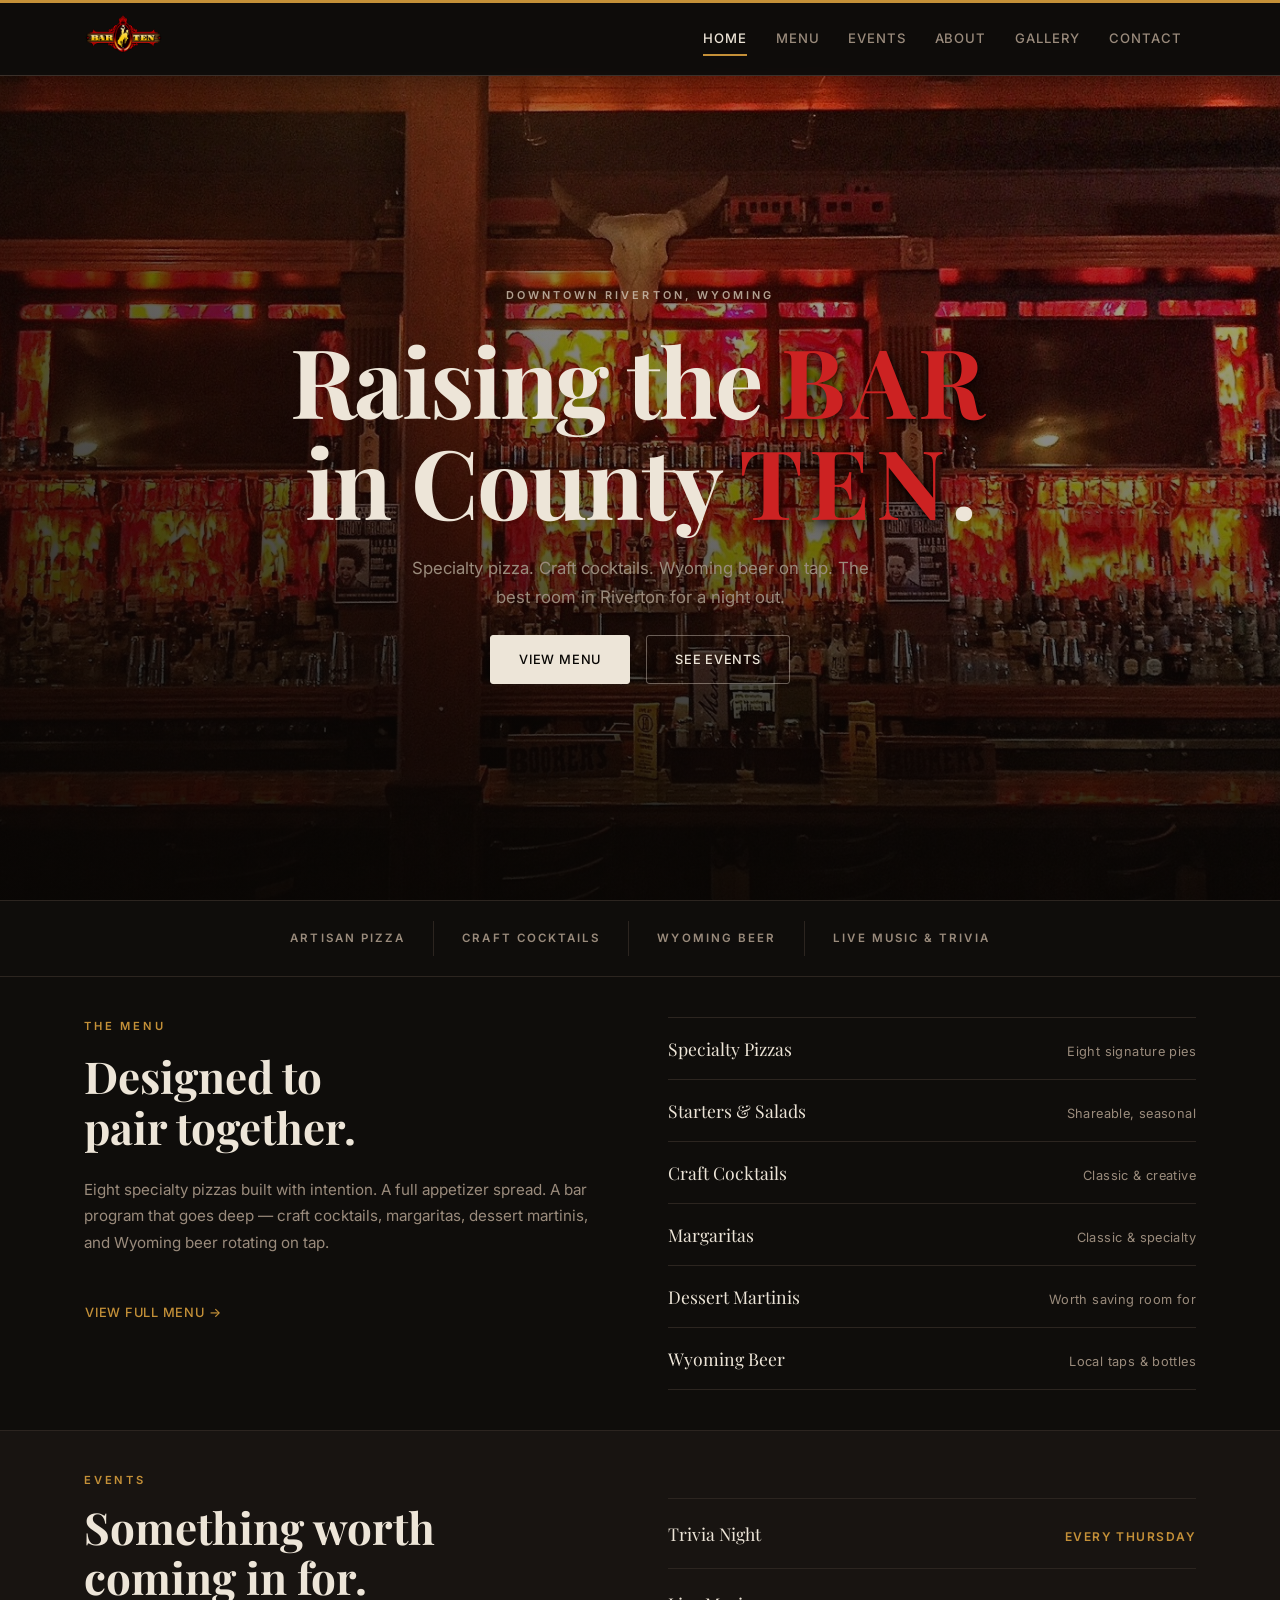
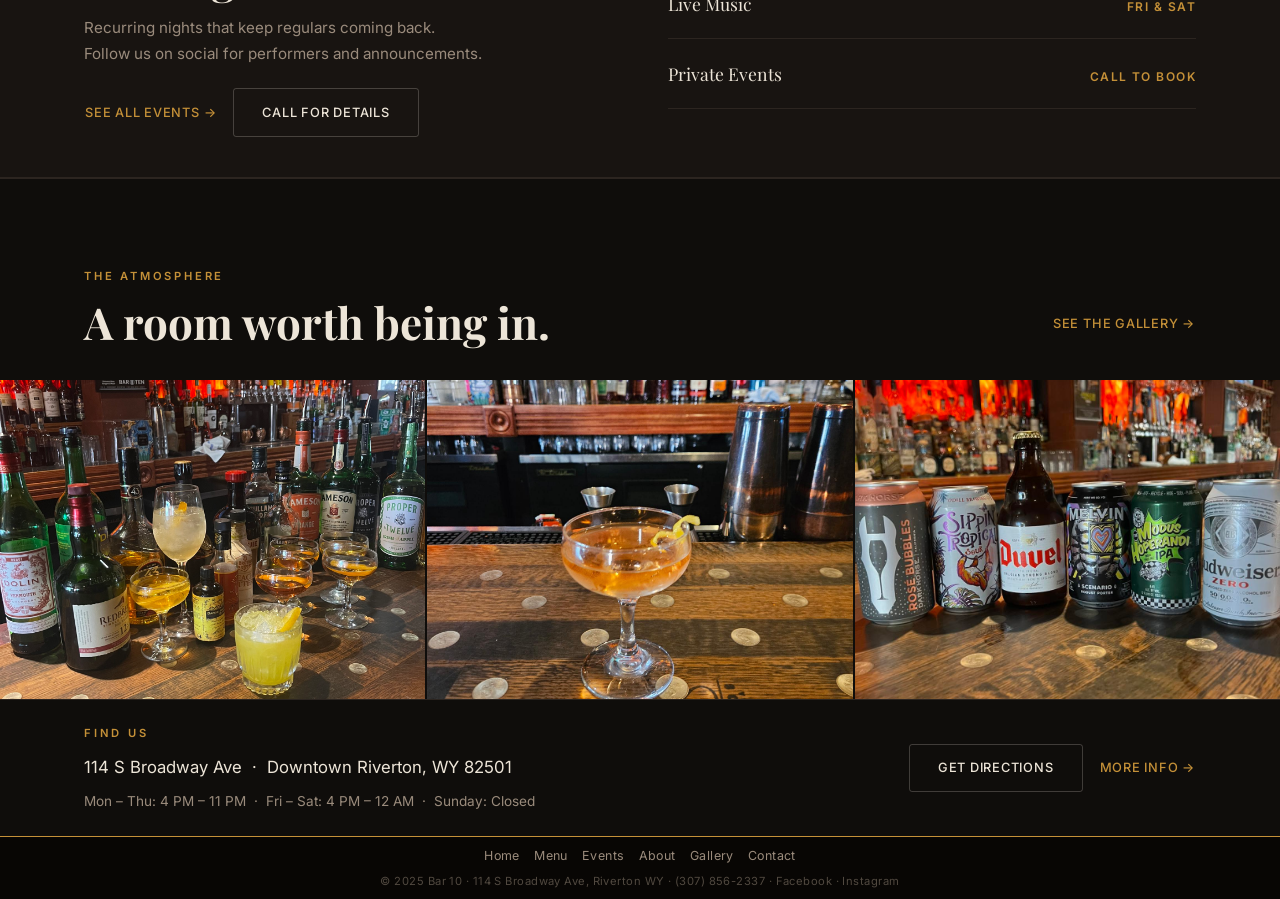
==== commit 0fdb6d07: "Redo footer: compact 2-line layout, remove logo and brand tagline Agent-Logs-Url: https://github.com" ====
--- a/index.html
+++ b/index.html
@@ -309,76 +309,16 @@
 
   <!-- ── Footer ──────────────────────────────────────────────── -->
   <footer class="site-footer" role="contentinfo">
-    <div class="footer-main">
-      <div class="container">
-        <div class="footer-grid">
-
-          <!-- Brand -->
-          <div>
-            <div class="footer-brand">
-              <img src="images/bar10logo.png" alt="Bar 10" class="footer-logo" width="100" height="67">
-            </div>
-            <p class="footer-tagline">Wyoming Bred. Raising the Bar in County Ten.</p>
-          </div>
-
-          <!-- Explore -->
-          <div>
-            <h3 class="footer-col-heading">Explore</h3>
-            <nav class="footer-nav" aria-label="Footer navigation">
-              <a href="index.html">Home</a>
-              <a href="menu.html">Menu</a>
-              <a href="events.html">Events</a>
-              <a href="about.html">About</a>
-              <a href="gallery.html">Gallery</a>
-              <a href="contact.html">Contact</a>
-            </nav>
-          </div>
-
-          <!-- Hours -->
-          <div>
-            <h3 class="footer-col-heading">Hours</h3>
-            <ul class="footer-hours">
-              <li>
-                <span class="footer-hours-day">Mon &ndash; Thu</span>
-                <span class="footer-hours-time">4 PM &ndash; 11 PM</span>
-              </li>
-              <li>
-                <span class="footer-hours-day">Fri &ndash; Sat</span>
-                <span class="footer-hours-time">4 PM &ndash; 12 AM</span>
-              </li>
-              <li>
-                <span class="footer-hours-day">Sunday</span>
-                <span class="footer-hours-time">Closed</span>
-              </li>
-            </ul>
-          </div>
-
-          <!-- Contact -->
-          <div>
-            <h3 class="footer-col-heading">Find Us</h3>
-            <address class="footer-address">
-              114 S Broadway Ave<br>
-              Downtown Riverton, WY 82501<br>
-              <a href="tel:+13078562337">(307) 856-2337</a><br>
-              <a href="mailto:bar10wyo@gmail.com">bar10wyo@gmail.com</a>
-            </address>
-            <div class="footer-social">
-              <a href="https://www.facebook.com/bar10wyo" target="_blank" rel="noopener noreferrer">Facebook</a>
-              <a href="https://www.instagram.com/bar10riverton" target="_blank" rel="noopener noreferrer">Instagram</a>
-            </div>
-          </div>
-
-        </div>
-      </div>
-    </div>
-
-    <div class="footer-bottom">
-      <div class="container">
-        <div class="footer-bottom-inner">
-          <span class="footer-copy">&copy; 2025 Bar 10 &middot; Riverton, WY</span>
-          <span class="footer-copy">114 S Broadway Ave &middot; (307) 856-2337</span>
-        </div>
-      </div>
+    <div class="container">
+      <nav class="footer-nav" aria-label="Footer navigation">
+        <a href="index.html">Home</a>
+        <a href="menu.html">Menu</a>
+        <a href="events.html">Events</a>
+        <a href="about.html">About</a>
+        <a href="gallery.html">Gallery</a>
+        <a href="contact.html">Contact</a>
+      </nav>
+      <p class="footer-copy">&copy; 2025 Bar 10 &middot; 114 S Broadway Ave, Riverton WY &middot; <a href="tel:+13078562337">(307) 856-2337</a> &middot; <a href="https://www.facebook.com/bar10wyo" target="_blank" rel="noopener noreferrer">Facebook</a> &middot; <a href="https://www.instagram.com/bar10riverton" target="_blank" rel="noopener noreferrer">Instagram</a></p>
     </div>
   </footer>
 
--- a/css/style.css
+++ b/css/style.css
@@ -850,70 +850,20 @@
 .site-footer {
   background-color: var(--color-dark);
   border-top: 1px solid var(--color-amber);
-  color: var(--color-dark-dim);
-}
-
-.footer-main {
-  padding: 1.1rem 0 0.9rem;
-}
-
-.footer-grid {
-  display: grid;
-  gap: 1.25rem;
-}
-
-@media (min-width: 640px) {
-  .footer-grid {
-    grid-template-columns: 1.6fr 1fr 1fr 1.4fr;
-    gap: 1.5rem;
-    align-items: start;
-  }
-}
-
-@media (min-width: 640px) and (max-width: 899px) {
-  .footer-grid {
-    grid-template-columns: 1fr 1fr;
-  }
-}
-
-.footer-col-heading {
-  font-family: var(--font-body);
-  font-size: 0.65rem;
-  font-weight: 600;
-  letter-spacing: 0.18em;
-  text-transform: uppercase;
-  color: var(--color-amber);
-  margin-bottom: 0.6rem;
-}
-
-/* Col 1: Brand */
-.footer-brand {
-  margin-bottom: 0.5rem;
-}
-
-.footer-logo {
-  height: 44px;
-  width: auto;
-  display: block;
-}
-
-.footer-tagline {
-  font-size: 0.72rem;
-  color: rgba(168, 153, 138, 0.5);
-  letter-spacing: 0.07em;
-  line-height: 1.5;
-  margin-top: 0.25rem;
-}
-
-/* Col 2: Nav links */
+  padding: 0.55rem 0;
+  text-align: center;
+}
+
 .footer-nav {
-  display: grid;
-  grid-template-columns: 1fr 1fr;
-  gap: 0.35rem 1rem;
+  display: flex;
+  flex-wrap: wrap;
+  gap: 0.15rem 0.9rem;
+  justify-content: center;
+  margin-bottom: 0.3rem;
 }
 
 .footer-nav a {
-  font-size: 0.8rem;
+  font-size: 0.78rem;
   color: var(--color-dark-dim);
   letter-spacing: 0.03em;
   transition: color var(--transition);
@@ -923,84 +873,19 @@
   color: var(--color-cream);
 }
 
-/* Col 3: Hours */
-.footer-hours {
-  list-style: none;
-  display: flex;
-  flex-direction: column;
-  gap: 0.35rem;
-}
-
-.footer-hours li {
-  display: flex;
-  justify-content: space-between;
-  gap: 0.75rem;
-  font-size: 0.8rem;
-}
-
-.footer-hours-day {
-  color: var(--color-dark-dim);
-}
-
-.footer-hours-time {
-  color: rgba(154, 139, 124, 0.7);
-  text-align: right;
-}
-
-/* Col 4: Contact + Social */
-.footer-address {
-  font-style: normal;
-  font-size: 0.8rem;
-  color: var(--color-dark-dim);
-  line-height: 1.55;
-}
-
-.footer-address a {
-  color: var(--color-dark-dim);
+.footer-copy {
+  font-size: 0.7rem;
+  color: rgba(154, 139, 124, 0.5);
+  letter-spacing: 0.04em;
+}
+
+.footer-copy a {
+  color: rgba(154, 139, 124, 0.5);
   transition: color var(--transition);
 }
 
-.footer-address a:hover {
-  color: var(--color-cream);
-}
-
-.footer-social {
-  display: flex;
-  gap: 1rem;
-  margin-top: 0.75rem;
-}
-
-.footer-social a {
-  font-size: 0.72rem;
-  font-weight: 600;
-  letter-spacing: 0.08em;
-  text-transform: uppercase;
-  color: var(--color-dark-dim);
-  transition: color var(--transition);
-}
-
-.footer-social a:hover {
+.footer-copy a:hover {
   color: var(--color-amber);
-}
-
-/* Footer bottom bar */
-.footer-bottom {
-  border-top: 1px solid var(--color-dark-border);
-  padding: 0.75rem 0;
-}
-
-.footer-bottom-inner {
-  display: flex;
-  align-items: center;
-  justify-content: space-between;
-  flex-wrap: wrap;
-  gap: 0.5rem;
-}
-
-.footer-copy {
-  font-size: 0.72rem;
-  color: rgba(154, 139, 124, 0.45);
-  letter-spacing: 0.04em;
 }
 
 
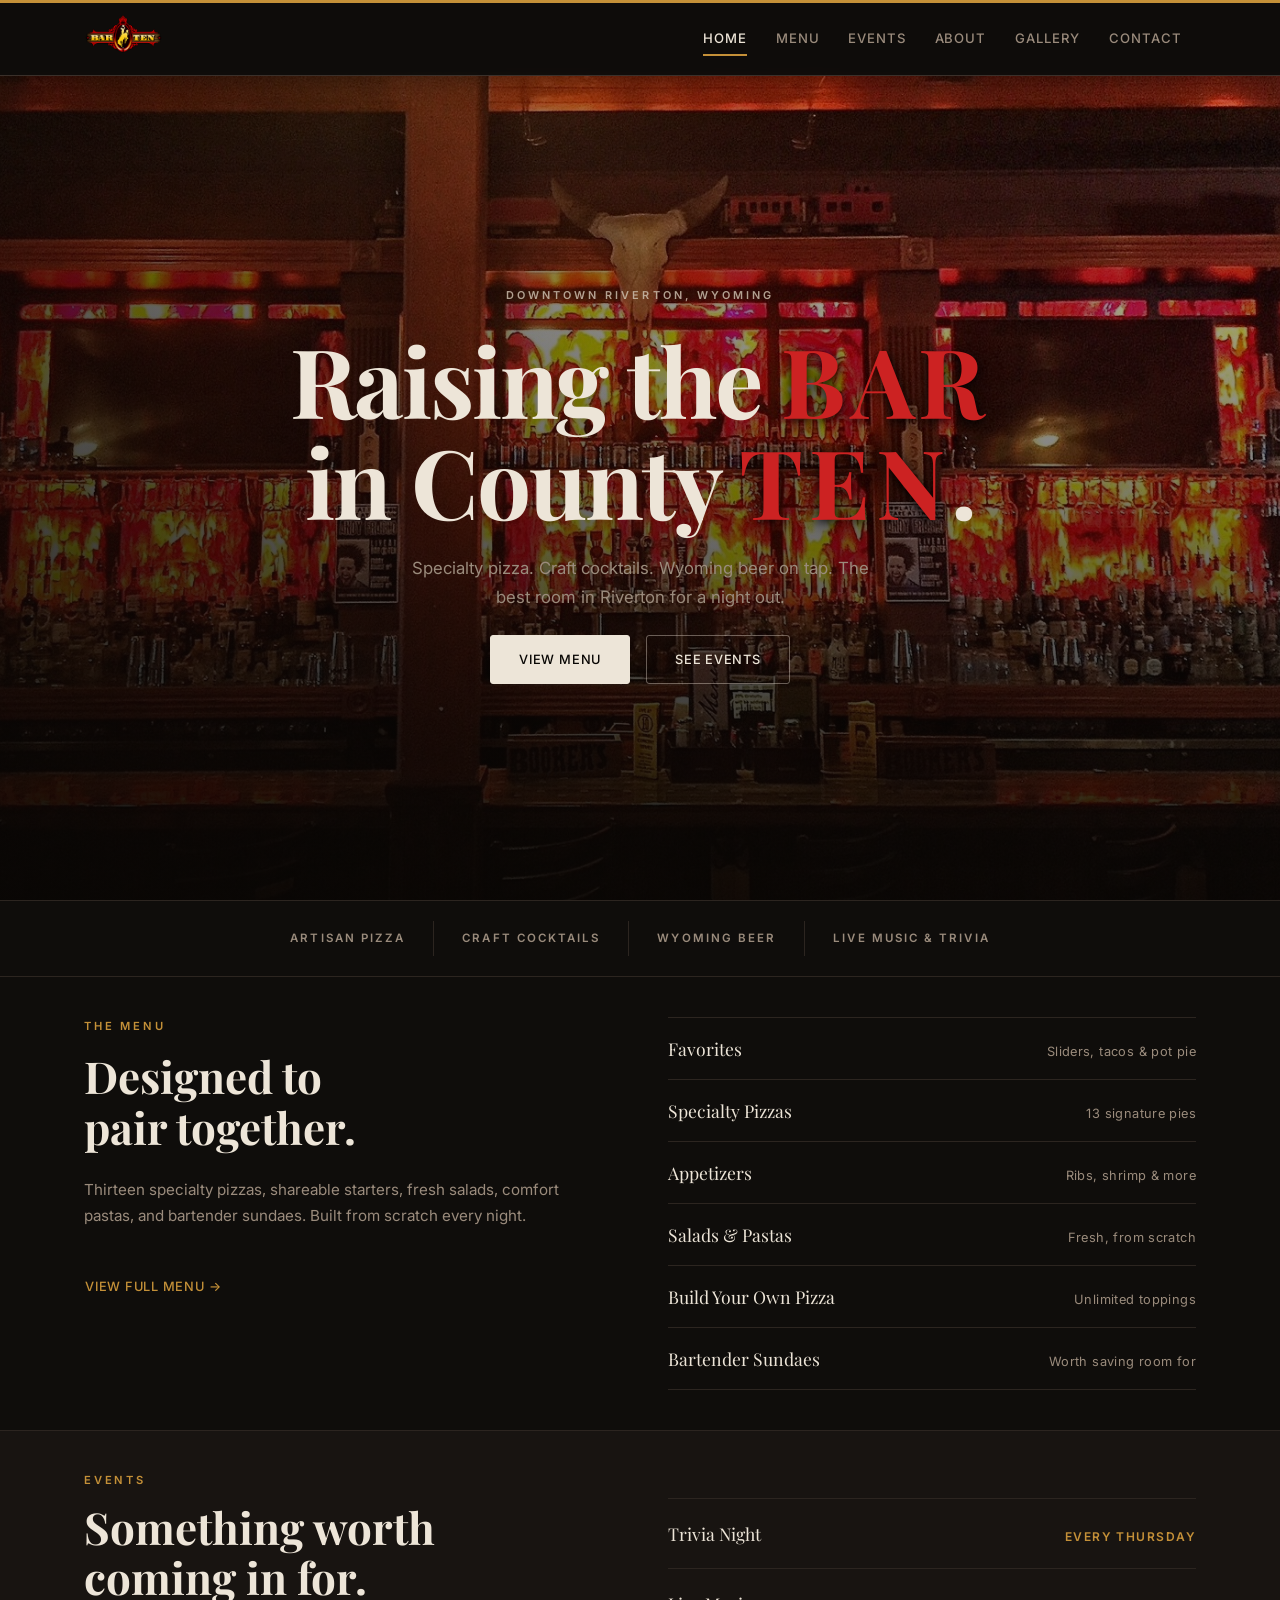
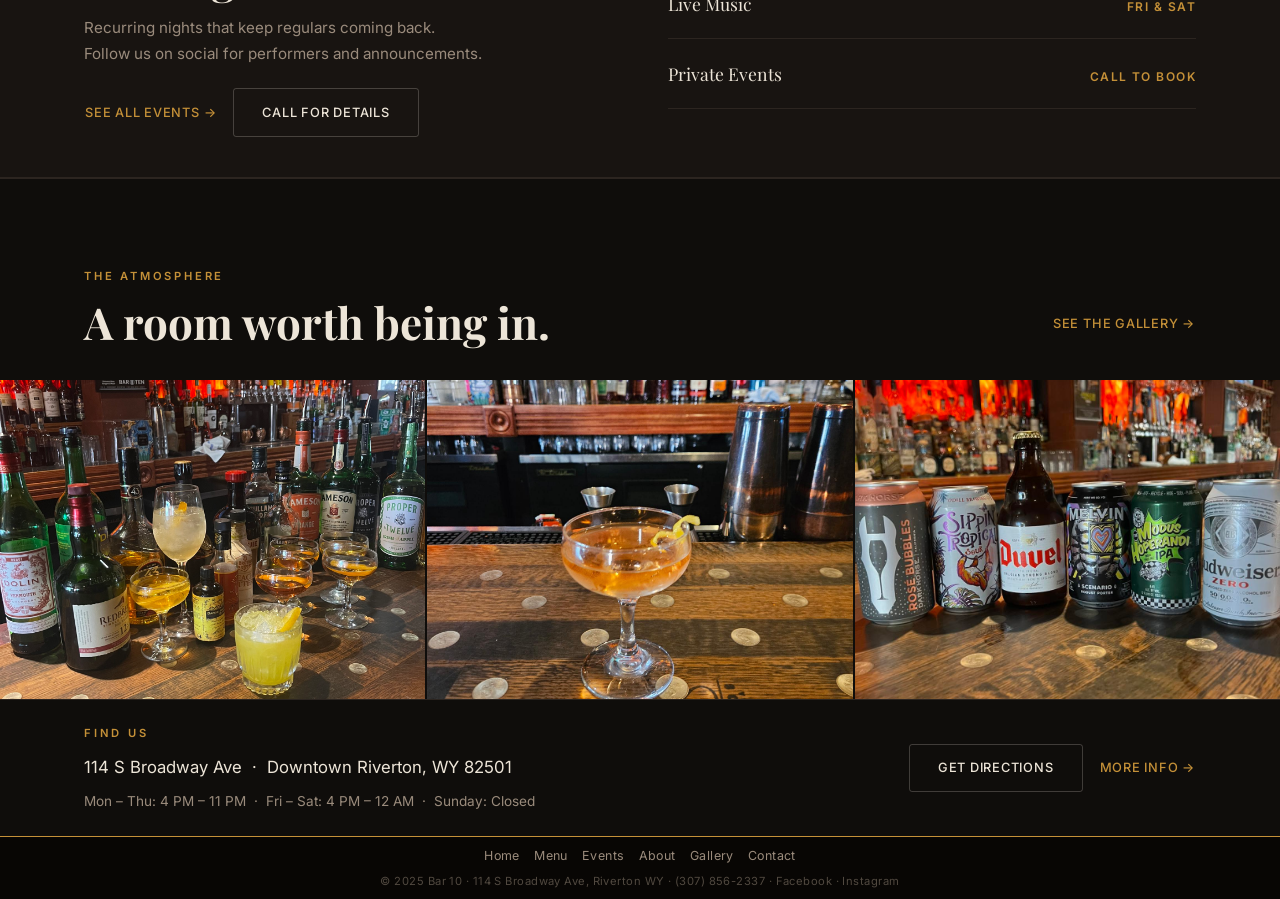
==== commit c3f958fa: "feat: rebuild menu page from real menu data - Replace all stale/invented menu content in data.js wit" ====
--- a/index.html
+++ b/index.html
@@ -6,6 +6,7 @@
   <title>Bar 10 | Craft Cocktails, Artisan Pizza & Local Beer — Riverton, WY</title>
   <meta name="description" content="Bar 10 is downtown Riverton's elevated night-out destination. Specialty pizza, craft cocktails, Wyoming beer on tap, trivia nights, and live music. 114 S Broadway Ave. (307) 856-2337." />
   <link rel="canonical" href="https://bar10riverton.com/" />
+  <link rel="icon" type="image/png" href="images/bar10favicon.png" />
 
   <!-- Open Graph -->
   <meta property="og:type" content="restaurant" />
@@ -187,9 +188,8 @@
             <span class="section-label">The Menu</span>
             <h2 id="menu-preview-heading">Designed to<br>pair together.</h2>
             <p>
-              Eight specialty pizzas built with intention. A full appetizer spread.
-              A bar program that goes deep — craft cocktails, margaritas, dessert
-              martinis, and Wyoming beer rotating on tap.
+              Thirteen specialty pizzas, shareable starters, fresh salads,
+              comfort pastas, and bartender sundaes. Built from scratch every night.
             </p>
             <a href="menu.html" class="btn btn-ghost">View Full Menu &rarr;</a>
           </div>
@@ -197,28 +197,28 @@
           <div>
             <div class="menu-category-list">
               <div class="menu-category-row">
+                <span class="menu-category-name">Favorites</span>
+                <span class="menu-category-desc">Sliders, tacos &amp; pot pie</span>
+              </div>
+              <div class="menu-category-row">
                 <span class="menu-category-name">Specialty Pizzas</span>
-                <span class="menu-category-desc">Eight signature pies</span>
-              </div>
-              <div class="menu-category-row">
-                <span class="menu-category-name">Starters &amp; Salads</span>
-                <span class="menu-category-desc">Shareable, seasonal</span>
-              </div>
-              <div class="menu-category-row">
-                <span class="menu-category-name">Craft Cocktails</span>
-                <span class="menu-category-desc">Classic &amp; creative</span>
-              </div>
-              <div class="menu-category-row">
-                <span class="menu-category-name">Margaritas</span>
-                <span class="menu-category-desc">Classic &amp; specialty</span>
-              </div>
-              <div class="menu-category-row">
-                <span class="menu-category-name">Dessert Martinis</span>
+                <span class="menu-category-desc">13 signature pies</span>
+              </div>
+              <div class="menu-category-row">
+                <span class="menu-category-name">Appetizers</span>
+                <span class="menu-category-desc">Ribs, shrimp &amp; more</span>
+              </div>
+              <div class="menu-category-row">
+                <span class="menu-category-name">Salads &amp; Pastas</span>
+                <span class="menu-category-desc">Fresh, from scratch</span>
+              </div>
+              <div class="menu-category-row">
+                <span class="menu-category-name">Build Your Own Pizza</span>
+                <span class="menu-category-desc">Unlimited toppings</span>
+              </div>
+              <div class="menu-category-row">
+                <span class="menu-category-name">Bartender Sundaes</span>
                 <span class="menu-category-desc">Worth saving room for</span>
-              </div>
-              <div class="menu-category-row">
-                <span class="menu-category-name">Wyoming Beer</span>
-                <span class="menu-category-desc">Local taps &amp; bottles</span>
               </div>
             </div>
           </div>
--- a/css/style.css
+++ b/css/style.css
@@ -1641,3 +1641,314 @@
   display: block;
   filter: grayscale(80%) brightness(0.55) sepia(20%);
 }
+
+/* ── Menu section note (subtitle under heading) ────────────── */
+.menu-section-note {
+  margin-top: 0.4rem;
+  font-size: 0.85rem;
+  color: var(--color-cream-dim);
+  font-style: italic;
+}
+
+/* ── Menu item with price header ───────────────────────────── */
+.menu-item-header {
+  display: flex;
+  justify-content: space-between;
+  align-items: baseline;
+  gap: 1rem;
+  width: 100%;
+}
+
+.menu-item-price {
+  font-family: var(--font-heading);
+  font-size: 0.9rem;
+  color: var(--color-amber);
+  white-space: nowrap;
+  flex-shrink: 0;
+}
+
+.menu-item-price-alt {
+  font-size: 0.78rem;
+  color: var(--color-cream-dim);
+  margin-top: 0.1rem;
+}
+
+.menu-item-label {
+  font-size: 0.72rem;
+  font-weight: 600;
+  letter-spacing: 0.1em;
+  text-transform: uppercase;
+  color: var(--color-amber);
+  margin-top: 0.15rem;
+}
+
+.menu-item-note {
+  font-size: 0.78rem;
+  color: var(--color-amber);
+  font-style: italic;
+  margin-top: 0.15rem;
+}
+
+.menu-item-cheeses {
+  font-size: 0.78rem;
+  color: var(--color-cream-dim);
+  margin-top: 0.25rem;
+  letter-spacing: 0.02em;
+}
+
+/* Tiered pricing (Ribs) */
+.menu-item-tiers {
+  margin-top: 0.4rem;
+  display: flex;
+  flex-wrap: wrap;
+  gap: 0.35rem 1.5rem;
+}
+
+.menu-item-tier {
+  display: flex;
+  gap: 0.6rem;
+  align-items: baseline;
+  font-size: 0.85rem;
+}
+
+.menu-item-tier-size {
+  color: var(--color-cream-dim);
+}
+
+.menu-item-tier-price {
+  color: var(--color-amber);
+  font-family: var(--font-heading);
+  white-space: nowrap;
+}
+
+/* ── Pizza list (real menu format) ─────────────────────────── */
+.menu-pizza-list {
+  display: flex;
+  flex-direction: column;
+  border-top: 1px solid var(--color-border);
+}
+
+.menu-pizza-item {
+  padding: 1.25rem 0;
+  border-bottom: 1px solid var(--color-border);
+}
+
+.menu-pizza-item-top {
+  display: flex;
+  justify-content: space-between;
+  align-items: flex-start;
+  gap: 1rem;
+  flex-wrap: wrap;
+}
+
+.menu-pizza-item-name {
+  font-family: var(--font-heading);
+  font-size: 1.1rem;
+  color: var(--color-cream);
+  flex: 1 1 auto;
+  min-width: 0;
+}
+
+.menu-pizza-item-prices {
+  display: flex;
+  flex-direction: column;
+  gap: 0.2rem;
+  flex-shrink: 0;
+  text-align: right;
+}
+
+.menu-pizza-price-row {
+  display: flex;
+  align-items: baseline;
+  gap: 0.75rem;
+  justify-content: flex-end;
+}
+
+.menu-pizza-size-label {
+  font-size: 0.75rem;
+  color: var(--color-cream-dim);
+  white-space: nowrap;
+}
+
+.menu-pizza-price-val {
+  font-family: var(--font-heading);
+  font-size: 0.95rem;
+  color: var(--color-amber);
+  white-space: nowrap;
+  min-width: 3.5rem;
+  text-align: right;
+}
+
+.menu-pizza-item-desc {
+  margin-top: 0.5rem;
+  font-size: 0.85rem;
+  color: var(--color-cream-dim);
+  line-height: 1.6;
+  max-width: 640px;
+}
+
+.menu-pizza-item-note {
+  margin-top: 0.3rem;
+  font-size: 0.78rem;
+  color: var(--color-amber);
+  font-style: italic;
+}
+
+@media (min-width: 768px) {
+  .menu-pizza-list {
+    display: grid;
+    grid-template-columns: 1fr 1fr;
+    column-gap: 3rem;
+    border-top: none;
+  }
+
+  .menu-pizza-item {
+    border-top: 1px solid var(--color-border);
+  }
+
+  .menu-pizza-item:nth-child(1),
+  .menu-pizza-item:nth-child(2) {
+    border-top: 1px solid var(--color-border);
+  }
+}
+
+/* ── Build Your Own Pizza ───────────────────────────────────── */
+.byo-wrapper {
+  display: flex;
+  flex-direction: column;
+  gap: 1.5rem;
+}
+
+.byo-sizes {
+  display: flex;
+  flex-direction: column;
+  gap: 0.5rem;
+  padding: 1.25rem 1.5rem;
+  background-color: var(--color-surface);
+  border: 1px solid var(--color-border);
+  border-radius: var(--radius);
+}
+
+.byo-size-row {
+  display: flex;
+  align-items: baseline;
+  flex-wrap: wrap;
+  gap: 0.5rem 1rem;
+}
+
+.byo-size-name {
+  font-family: var(--font-heading);
+  font-size: 1rem;
+  color: var(--color-cream);
+  min-width: 7rem;
+}
+
+.byo-size-base {
+  font-family: var(--font-heading);
+  font-size: 1rem;
+  color: var(--color-amber);
+}
+
+.byo-size-topping {
+  font-size: 0.8rem;
+  color: var(--color-cream-dim);
+}
+
+.byo-meta {
+  font-size: 0.85rem;
+  color: var(--color-cream-dim);
+  font-style: italic;
+}
+
+.byo-topping-note {
+  font-size: 0.72rem;
+  font-weight: 600;
+  letter-spacing: 0.15em;
+  text-transform: uppercase;
+  color: var(--color-amber);
+}
+
+.byo-categories {
+  display: grid;
+  grid-template-columns: repeat(auto-fill, minmax(160px, 1fr));
+  gap: 1.5rem 2rem;
+}
+
+.byo-category-label {
+  font-family: var(--font-heading);
+  font-size: 0.9rem;
+  color: var(--color-cream);
+  margin-bottom: 0.6rem;
+  padding-bottom: 0.35rem;
+  border-bottom: 1px solid var(--color-border);
+  font-weight: 700;
+}
+
+.byo-category-items {
+  display: flex;
+  flex-direction: column;
+  gap: 0.3rem;
+}
+
+.byo-category-items li {
+  font-size: 0.83rem;
+  color: var(--color-cream-dim);
+  line-height: 1.4;
+}
+
+/* ── Desserts footer note ───────────────────────────────────── */
+.menu-desserts-footer {
+  margin-top: 1.25rem;
+}
+
+/* ── Catering / Hours ───────────────────────────────────────── */
+.menu-catering {
+  display: grid;
+  gap: 2rem;
+  grid-template-columns: 1fr;
+}
+
+@media (min-width: 640px) {
+  .menu-catering {
+    grid-template-columns: 1fr 1fr;
+    gap: 3rem;
+  }
+}
+
+.menu-catering-col {
+  display: flex;
+  flex-direction: column;
+  gap: 0.6rem;
+}
+
+.menu-catering-col-title {
+  font-family: var(--font-heading);
+  font-size: 1rem;
+  color: var(--color-cream);
+  font-weight: 700;
+  margin-bottom: 0.25rem;
+}
+
+.menu-catering-text {
+  font-size: 0.9rem;
+  color: var(--color-cream-dim);
+  line-height: 1.7;
+}
+
+.menu-catering-hours-main {
+  font-size: 0.9rem;
+  color: var(--color-cream);
+}
+
+.menu-catering-kitchen-label {
+  margin-top: 0.75rem;
+  font-size: 0.72rem !important;
+  letter-spacing: 0.12em;
+  text-transform: uppercase;
+  color: var(--color-amber) !important;
+}
+
+.menu-catering-hours-detail {
+  font-size: 0.85rem;
+  color: var(--color-cream-dim);
+}
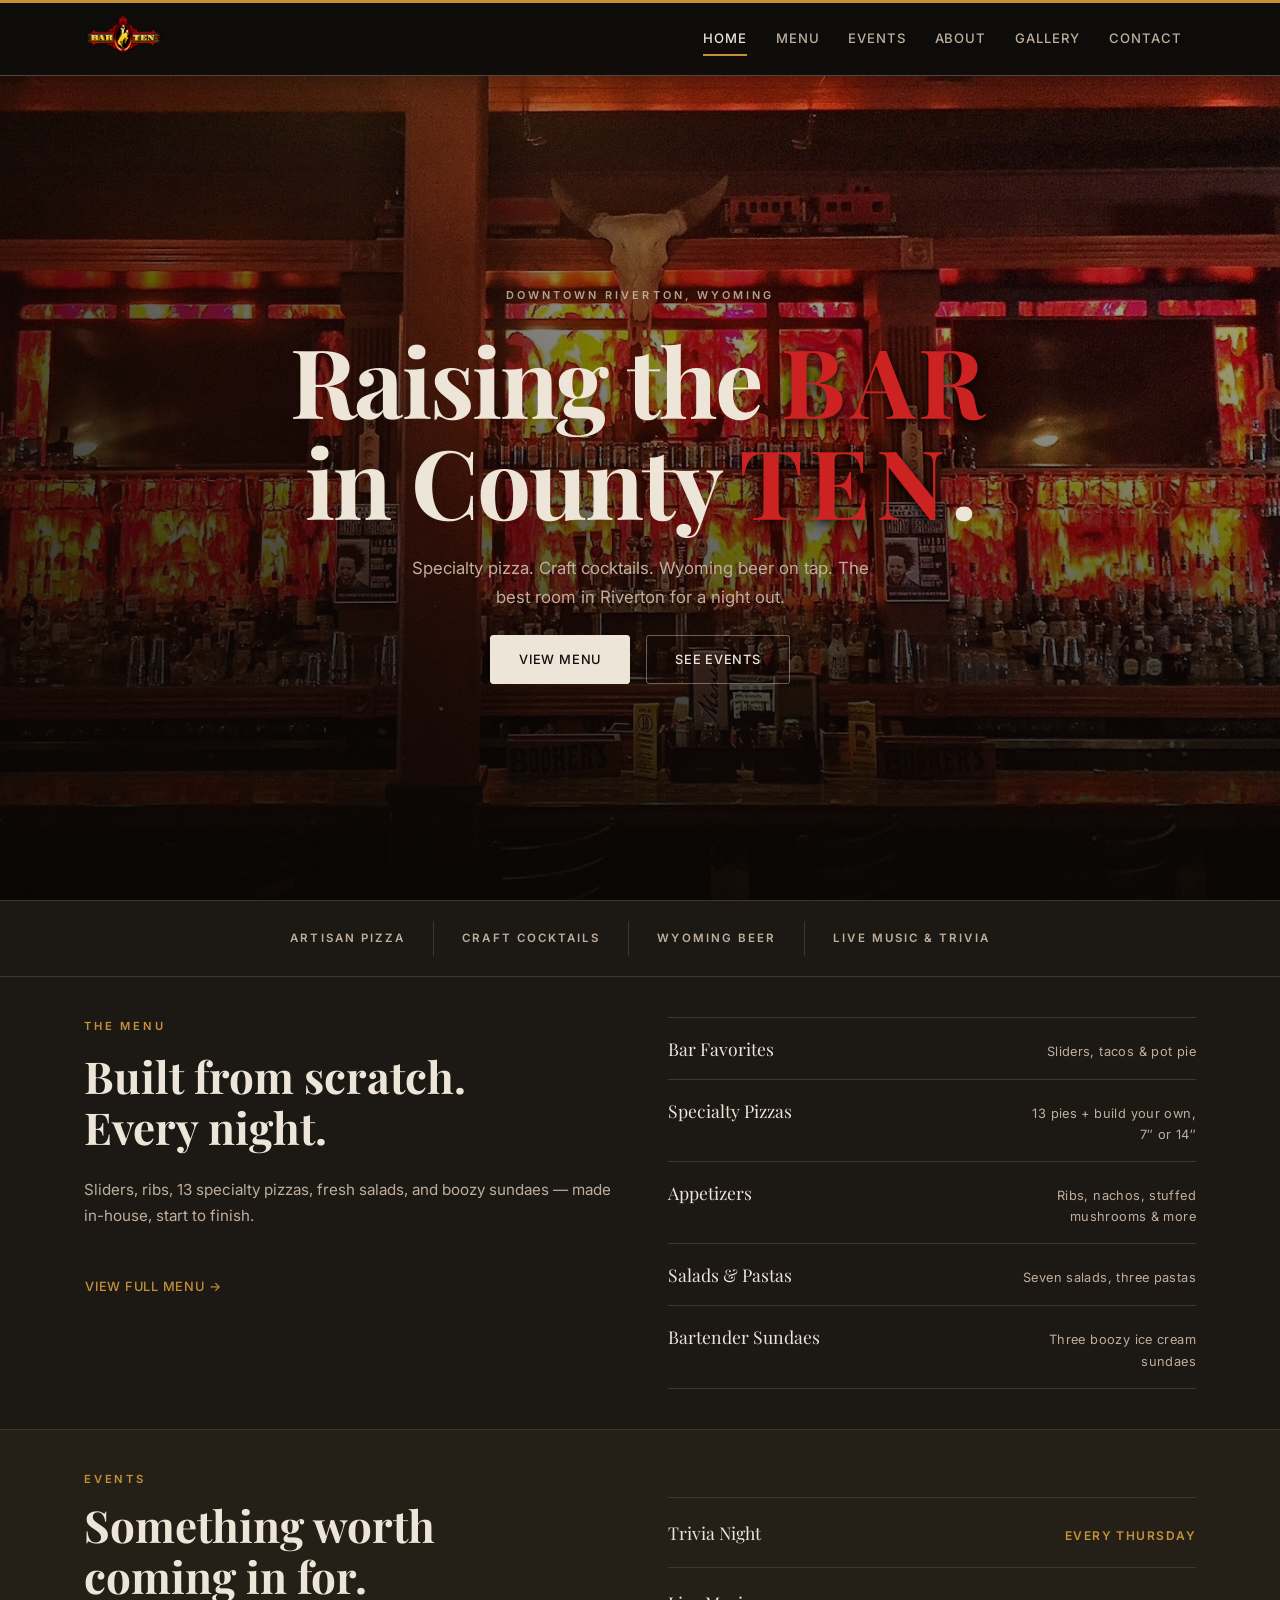
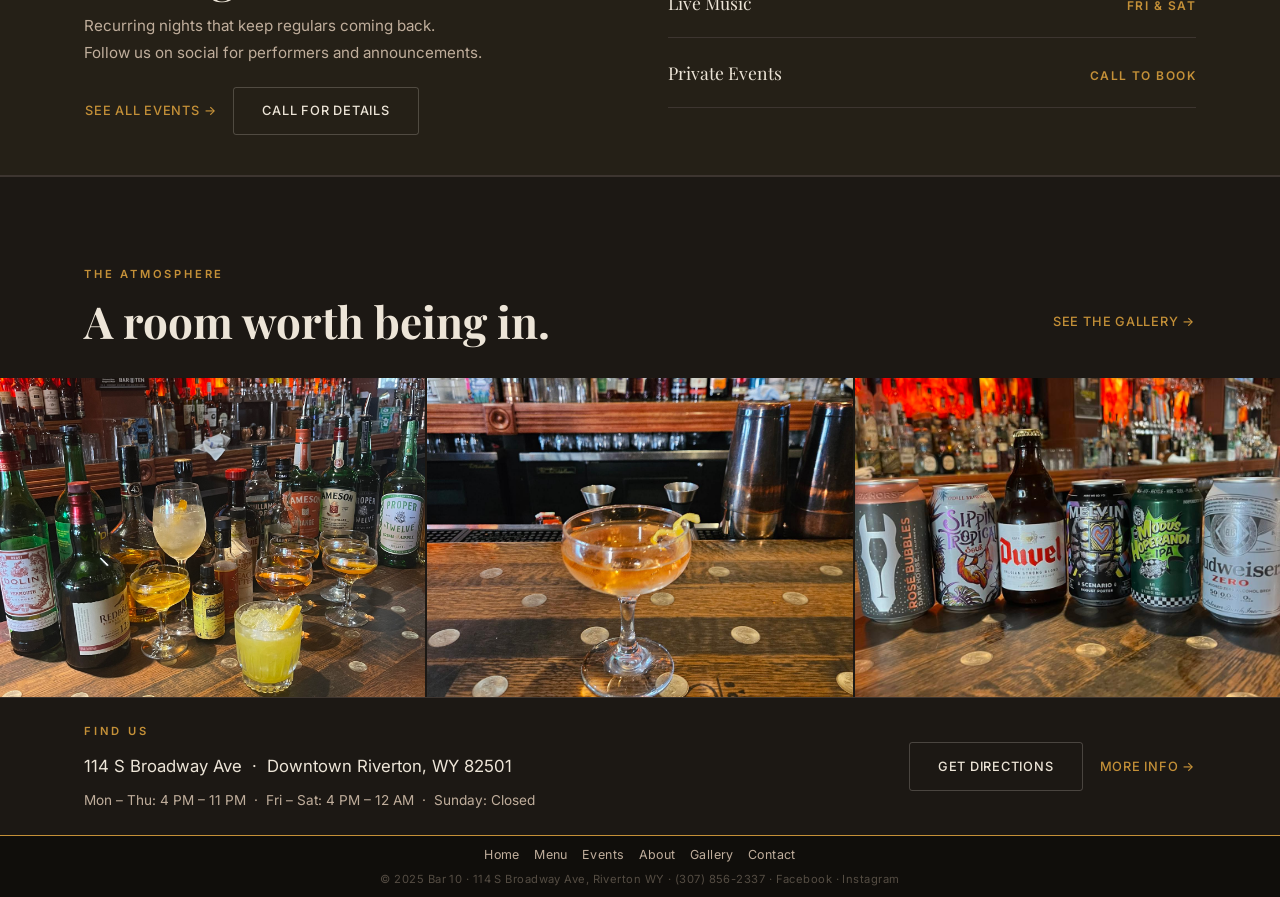
==== commit a4febb3a: "improve menu preview section on index.html Agent-Logs-Url: https://github.com/TylerWolfley/Bar10/ses" ====
--- a/index.html
+++ b/index.html
@@ -186,40 +186,31 @@
 
           <div class="menu-preview-intro">
             <span class="section-label">The Menu</span>
-            <h2 id="menu-preview-heading">Designed to<br>pair together.</h2>
-            <p>
-              Thirteen specialty pizzas, shareable starters, fresh salads,
-              comfort pastas, and bartender sundaes. Built from scratch every night.
-            </p>
+            <h2 id="menu-preview-heading">Built from scratch.<br>Every night.</h2>
+            <p>Sliders, ribs, 13 specialty pizzas, fresh salads, and boozy sundaes — made in-house, start to finish.</p>
             <a href="menu.html" class="btn btn-ghost">View Full Menu &rarr;</a>
           </div>
 
-          <div>
-            <div class="menu-category-list">
-              <div class="menu-category-row">
-                <span class="menu-category-name">Favorites</span>
-                <span class="menu-category-desc">Sliders, tacos &amp; pot pie</span>
-              </div>
-              <div class="menu-category-row">
-                <span class="menu-category-name">Specialty Pizzas</span>
-                <span class="menu-category-desc">13 signature pies</span>
-              </div>
-              <div class="menu-category-row">
-                <span class="menu-category-name">Appetizers</span>
-                <span class="menu-category-desc">Ribs, shrimp &amp; more</span>
-              </div>
-              <div class="menu-category-row">
-                <span class="menu-category-name">Salads &amp; Pastas</span>
-                <span class="menu-category-desc">Fresh, from scratch</span>
-              </div>
-              <div class="menu-category-row">
-                <span class="menu-category-name">Build Your Own Pizza</span>
-                <span class="menu-category-desc">Unlimited toppings</span>
-              </div>
-              <div class="menu-category-row">
-                <span class="menu-category-name">Bartender Sundaes</span>
-                <span class="menu-category-desc">Worth saving room for</span>
-              </div>
+          <div class="menu-category-list">
+            <div class="menu-category-row">
+              <span class="menu-category-name">Bar Favorites</span>
+              <span class="menu-category-desc">Sliders, tacos &amp; pot pie</span>
+            </div>
+            <div class="menu-category-row">
+              <span class="menu-category-name">Specialty Pizzas</span>
+              <span class="menu-category-desc">13 pies + build your own, 7&Prime; or 14&Prime;</span>
+            </div>
+            <div class="menu-category-row">
+              <span class="menu-category-name">Appetizers</span>
+              <span class="menu-category-desc">Ribs, nachos, stuffed mushrooms &amp; more</span>
+            </div>
+            <div class="menu-category-row">
+              <span class="menu-category-name">Salads &amp; Pastas</span>
+              <span class="menu-category-desc">Seven salads, three pastas</span>
+            </div>
+            <div class="menu-category-row">
+              <span class="menu-category-name">Bartender Sundaes</span>
+              <span class="menu-category-desc">Three boozy ice cream sundaes</span>
             </div>
           </div>
 
--- a/css/style.css
+++ b/css/style.css
@@ -12,11 +12,11 @@
 
 :root {
   /* ── Dark palette — deep moody, warm charcoal ── */
-  --color-bg:        #0f0d0b;   /* deep warm near-black — primary background */
-  --color-surface:   #181411;   /* slightly lighter dark — alternate sections */
-  --color-surface2:  #201c18;   /* medium dark — deeper alternates */
-  --color-border:    #2c2520;   /* subtle warm border — dividers */
-  --color-border-lt: #3a302a;   /* slightly lighter border */
+  --color-bg:        #1c1814;   /* warm charcoal — primary background */
+  --color-surface:   #252017;   /* slightly lighter — alternate sections */
+  --color-surface2:  #2d2820;   /* medium dark — deeper alternates */
+  --color-border:    #3d3530;   /* warm border — dividers */
+  --color-border-lt: #504540;   /* lighter border */
 
   /* ── Accent — rich warm gold ── */
   --color-amber:     #c49038;   /* rich warm gold */
@@ -25,13 +25,13 @@
 
   /* ── Text — warm cream on dark backgrounds ── */
   --color-cream:     #ede5d8;   /* warm cream — primary text */
-  --color-cream-dim: #9a8b7c;   /* warm medium — secondary text */
+  --color-cream-dim: #c0ae9c;   /* warm medium — secondary text */
   --color-white:     #ffffff;
 
   /* ── Dark section tokens — hero & footer ── */
-  --color-dark:        #080604;   /* deepest dark — hero background */
+  --color-dark:        #100e0b;   /* deepest dark — hero background */
   --color-dark-text:   #ede5d8;   /* warm cream for dark sections */
-  --color-dark-dim:    #9a8b7c;   /* dimmed warm text on dark */
+  --color-dark-dim:    #c0ae9c;   /* dimmed warm text on dark */
   --color-dark-border: #1a1511;   /* subtle border on dark */
 
   --font-heading: 'Playfair Display', Georgia, serif;
@@ -507,6 +507,12 @@
   justify-content: center;
 }
 
+@media (max-width: 530px) {
+  .hero h1 {
+    font-size: 9vw;
+  }
+}
+
 /* ── Divider ───────────────────────────────────────────────── */
 .divider {
   height: 1px;
@@ -915,17 +921,21 @@
 .menu-sections {
   display: flex;
   flex-direction: column;
-  gap: 3rem;
+  gap: 1.5rem;
 }
 
 .menu-section {
   scroll-margin-top: calc(var(--header-total) + 2rem);
+  background-color: var(--color-surface);
+  border: 1px solid var(--color-border);
+  border-radius: var(--radius);
+  padding: 1.5rem;
 }
 
 .menu-section-header {
   margin-bottom: 1.5rem;
   padding-bottom: 0.75rem;
-  border-bottom: 1px solid var(--color-border);
+  border-bottom: 1px solid var(--color-border-lt);
 }
 
 .menu-section-header h2 {
@@ -1014,7 +1024,7 @@
   text-transform: uppercase;
   padding: 0.4rem 0.875rem;
   border-radius: 99px;
-  border: 1px solid var(--color-border);
+  border: 1px solid var(--color-border-lt);
   color: var(--color-cream-dim);
   transition: all var(--transition);
 }
@@ -1531,71 +1541,6 @@
   transform: scale(1.03);
 }
 
-/* ── Menu pizza cards ──────────────────────────────────────── */
-.menu-pizza-grid {
-  display: grid;
-  gap: 1px;
-  grid-template-columns: 1fr;
-  border: 1px solid var(--color-border);
-}
-
-@media (min-width: 480px) {
-  .menu-pizza-grid {
-    grid-template-columns: repeat(2, 1fr);
-  }
-}
-
-@media (min-width: 900px) {
-  .menu-pizza-grid {
-    grid-template-columns: repeat(4, 1fr);
-  }
-}
-
-.menu-pizza-card {
-  background-color: var(--color-surface);
-  overflow: hidden;
-}
-
-.menu-pizza-photo {
-  aspect-ratio: 4 / 3;
-  overflow: hidden;
-  background-color: var(--color-surface2);
-}
-
-.menu-pizza-photo img {
-  width: 100%;
-  height: 100%;
-  object-fit: cover;
-  transition: transform 0.5s ease;
-  display: block;
-}
-
-.menu-pizza-card:hover .menu-pizza-photo img {
-  transform: scale(1.03);
-}
-
-.menu-pizza-photo--empty {
-  background-color: var(--color-surface2);
-}
-
-.menu-pizza-info {
-  padding: 1.25rem;
-  border-top: 1px solid var(--color-border);
-}
-
-.menu-pizza-name {
-  font-family: var(--font-heading);
-  font-size: 1.05rem;
-  color: var(--color-cream);
-  margin-bottom: 0.35rem;
-}
-
-.menu-pizza-desc {
-  font-size: 0.8rem;
-  color: var(--color-cream-dim);
-  line-height: 1.55;
-}
-
 /* ── Menu item with description ────────────────────────────── */
 .menu-item--described {
   flex-direction: column;
@@ -1613,26 +1558,6 @@
   font-size: 0.78rem;
   color: var(--color-cream-dim);
   line-height: 1.55;
-}
-
-/* ── Menu drink sections ───────────────────────────────────── */
-.menu-drink-categories {
-  display: grid;
-  gap: 1px;
-  grid-template-columns: repeat(auto-fit, minmax(140px, 1fr));
-  margin-bottom: 1.5rem;
-  border: 1px solid var(--color-border);
-}
-
-.menu-drink-category {
-  padding: 1.25rem 1.5rem;
-  background-color: var(--color-surface);
-}
-
-.menu-drink-category-name {
-  font-family: var(--font-heading);
-  font-size: 1rem;
-  color: var(--color-cream);
 }
 
 .contact-map-embed iframe {
@@ -1824,8 +1749,8 @@
   flex-direction: column;
   gap: 0.5rem;
   padding: 1.25rem 1.5rem;
-  background-color: var(--color-surface);
-  border: 1px solid var(--color-border);
+  background-color: var(--color-surface2);
+  border: 1px solid var(--color-border-lt);
   border-radius: var(--radius);
 }
 
@@ -1874,6 +1799,13 @@
   gap: 1.5rem 2rem;
 }
 
+/* Desktop: pin to 6 equal columns so Meat+Sauce+Cheese+Veggies(×2)+Drizzle all fit on one row */
+@media (min-width: 900px) {
+  .byo-categories {
+    grid-template-columns: repeat(6, 1fr);
+  }
+}
+
 .byo-category-label {
   font-family: var(--font-heading);
   font-size: 0.9rem;
@@ -1894,6 +1826,31 @@
   font-size: 0.83rem;
   color: var(--color-cream-dim);
   line-height: 1.4;
+}
+
+.byo-category--veggies {
+  grid-column: span 2;
+}
+
+.byo-category--veggies .byo-category-items {
+  display: block;
+  columns: 2;
+  column-gap: 1.5rem;
+}
+
+.byo-category--veggies .byo-category-items li {
+  break-inside: avoid;
+  margin-bottom: 0.3rem;
+}
+
+@media (max-width: 479px) {
+  .byo-category--veggies {
+    grid-column: span 1;
+  }
+
+  .byo-category--veggies .byo-category-items {
+    columns: 1;
+  }
 }
 
 /* ── Desserts footer note ───────────────────────────────────── */
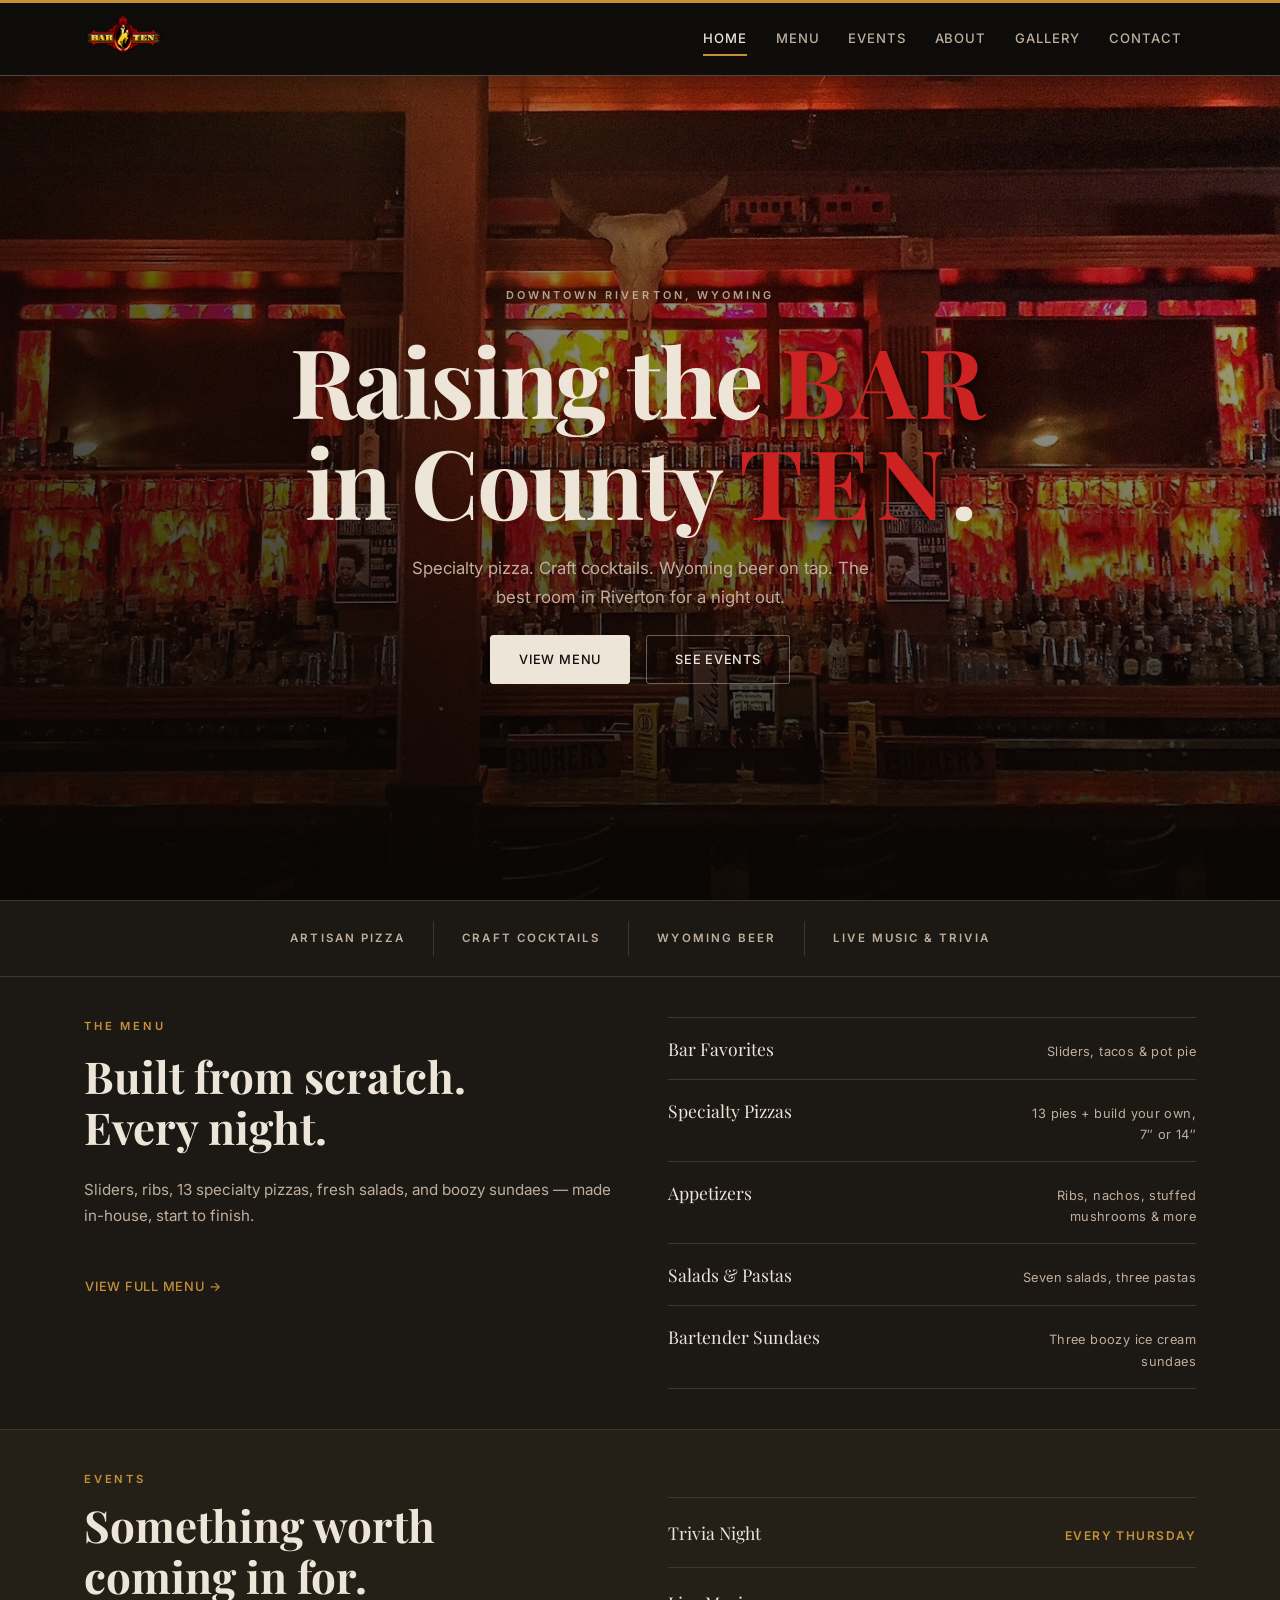
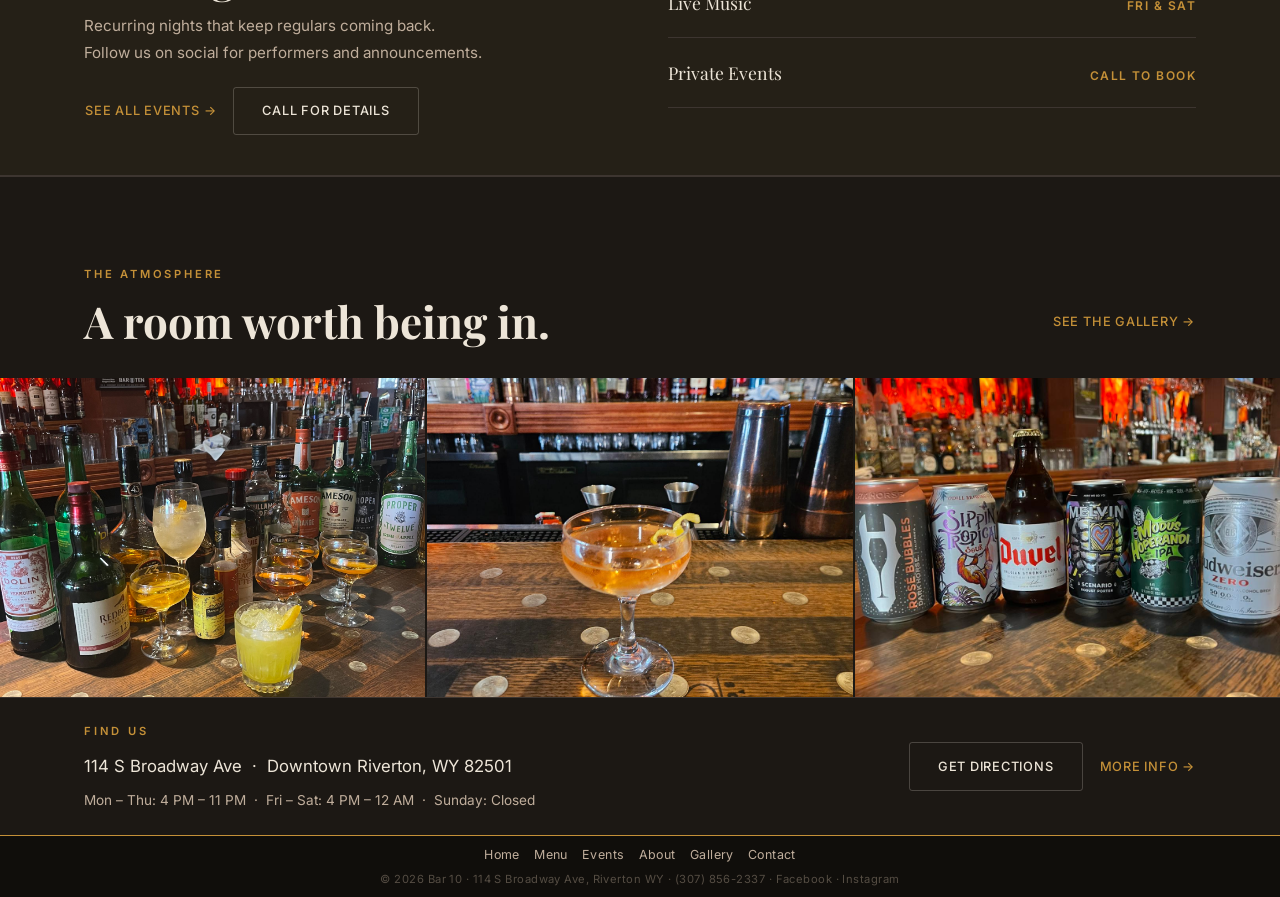
==== commit bdf2d948: "Update footer copyright year from 2025 to 2026 Agent-Logs-Url: https://github.com/TylerWolfley/Bar10" ====
--- a/index.html
+++ b/index.html
@@ -309,7 +309,7 @@
         <a href="gallery.html">Gallery</a>
         <a href="contact.html">Contact</a>
       </nav>
-      <p class="footer-copy">&copy; 2025 Bar 10 &middot; 114 S Broadway Ave, Riverton WY &middot; <a href="tel:+13078562337">(307) 856-2337</a> &middot; <a href="https://www.facebook.com/bar10wyo" target="_blank" rel="noopener noreferrer">Facebook</a> &middot; <a href="https://www.instagram.com/bar10riverton" target="_blank" rel="noopener noreferrer">Instagram</a></p>
+      <p class="footer-copy">&copy; 2026 Bar 10 &middot; 114 S Broadway Ave, Riverton WY &middot; <a href="tel:+13078562337">(307) 856-2337</a> &middot; <a href="https://www.facebook.com/bar10wyo" target="_blank" rel="noopener noreferrer">Facebook</a> &middot; <a href="https://www.instagram.com/bar10riverton" target="_blank" rel="noopener noreferrer">Instagram</a></p>
     </div>
   </footer>
 
--- a/css/style.css
+++ b/css/style.css
@@ -1417,6 +1417,147 @@
   flex-shrink: 0;
 }
 
+/* ── About page redesign ────────────────────────────────────── */
+
+/* About Hero */
+.about-hero {
+  position: relative;
+  min-height: 520px;
+  display: flex;
+  align-items: flex-end;
+  overflow: hidden;
+  background-color: var(--color-dark);
+  padding-bottom: 3.5rem;
+}
+
+.about-hero-bg {
+  position: absolute;
+  inset: 0;
+  background:
+    linear-gradient(to top, rgba(8,6,4,0.97) 0%, rgba(8,6,4,0.6) 50%, rgba(8,6,4,0.2) 100%),
+    url('../images/bar10outside.jpg') center top / cover no-repeat;
+  z-index: 0;
+}
+
+.about-hero-content {
+  position: relative;
+  z-index: 1;
+  max-width: 760px;
+  padding-top: 4rem;
+}
+
+.about-hero-content .section-label {
+  color: rgba(196, 144, 56, 0.85);
+}
+
+.about-hero-content h1 {
+  font-size: clamp(3.25rem, 8vw, 6rem);
+  color: var(--color-cream);
+  line-height: 1.0;
+  letter-spacing: -0.025em;
+  margin-bottom: 1.25rem;
+}
+
+.about-hero-sub {
+  font-size: 1.05rem;
+  color: var(--color-dark-dim);
+  max-width: 520px;
+  line-height: 1.75;
+}
+
+/* About Story */
+.about-story {
+  padding: 4.5rem 0;
+}
+
+.about-story-layout {
+  display: grid;
+  gap: 3rem;
+}
+
+@media (min-width: 900px) {
+  .about-story-layout {
+    grid-template-columns: 5fr 7fr;
+    gap: 5rem;
+    align-items: start;
+  }
+}
+
+.about-story-aside {
+  position: sticky;
+  top: calc(var(--header-total) + 2rem);
+}
+
+/* About What We Do */
+.about-what {
+  background-color: var(--color-surface);
+  border-top: 1px solid var(--color-border);
+  border-bottom: 1px solid var(--color-border);
+  padding: 4rem 0;
+}
+
+.about-what-header {
+  margin-bottom: 3rem;
+}
+
+.about-what-grid {
+  display: grid;
+  gap: 1px;
+  background-color: var(--color-border);
+  border: 1px solid var(--color-border);
+  grid-template-columns: 1fr;
+}
+
+@media (min-width: 640px) {
+  .about-what-grid {
+    grid-template-columns: repeat(2, 1fr);
+  }
+}
+
+@media (min-width: 900px) {
+  .about-what-grid {
+    grid-template-columns: repeat(4, 1fr);
+  }
+}
+
+.about-what-item {
+  background-color: var(--color-surface);
+  padding: 2.5rem 2rem;
+}
+
+.about-what-num {
+  font-family: var(--font-heading);
+  font-size: 3.5rem;
+  font-weight: 700;
+  color: var(--color-amber);
+  opacity: 0.3;
+  line-height: 1;
+  margin-bottom: 1.5rem;
+  letter-spacing: -0.02em;
+}
+
+.about-what-label {
+  font-size: 0.68rem;
+  font-weight: 600;
+  letter-spacing: 0.22em;
+  text-transform: uppercase;
+  color: var(--color-amber);
+  display: block;
+  margin-bottom: 0.6rem;
+}
+
+.about-what-item h3 {
+  font-size: clamp(1.05rem, 2vw, 1.3rem);
+  color: var(--color-cream);
+  margin-bottom: 0.75rem;
+}
+
+.about-what-item p {
+  font-size: 0.875rem;
+  color: var(--color-cream-dim);
+  line-height: 1.7;
+}
+
 /* ── About page additional ─────────────────────────────────── */
 .about-pillars--right {
   margin-top: 0.5rem;
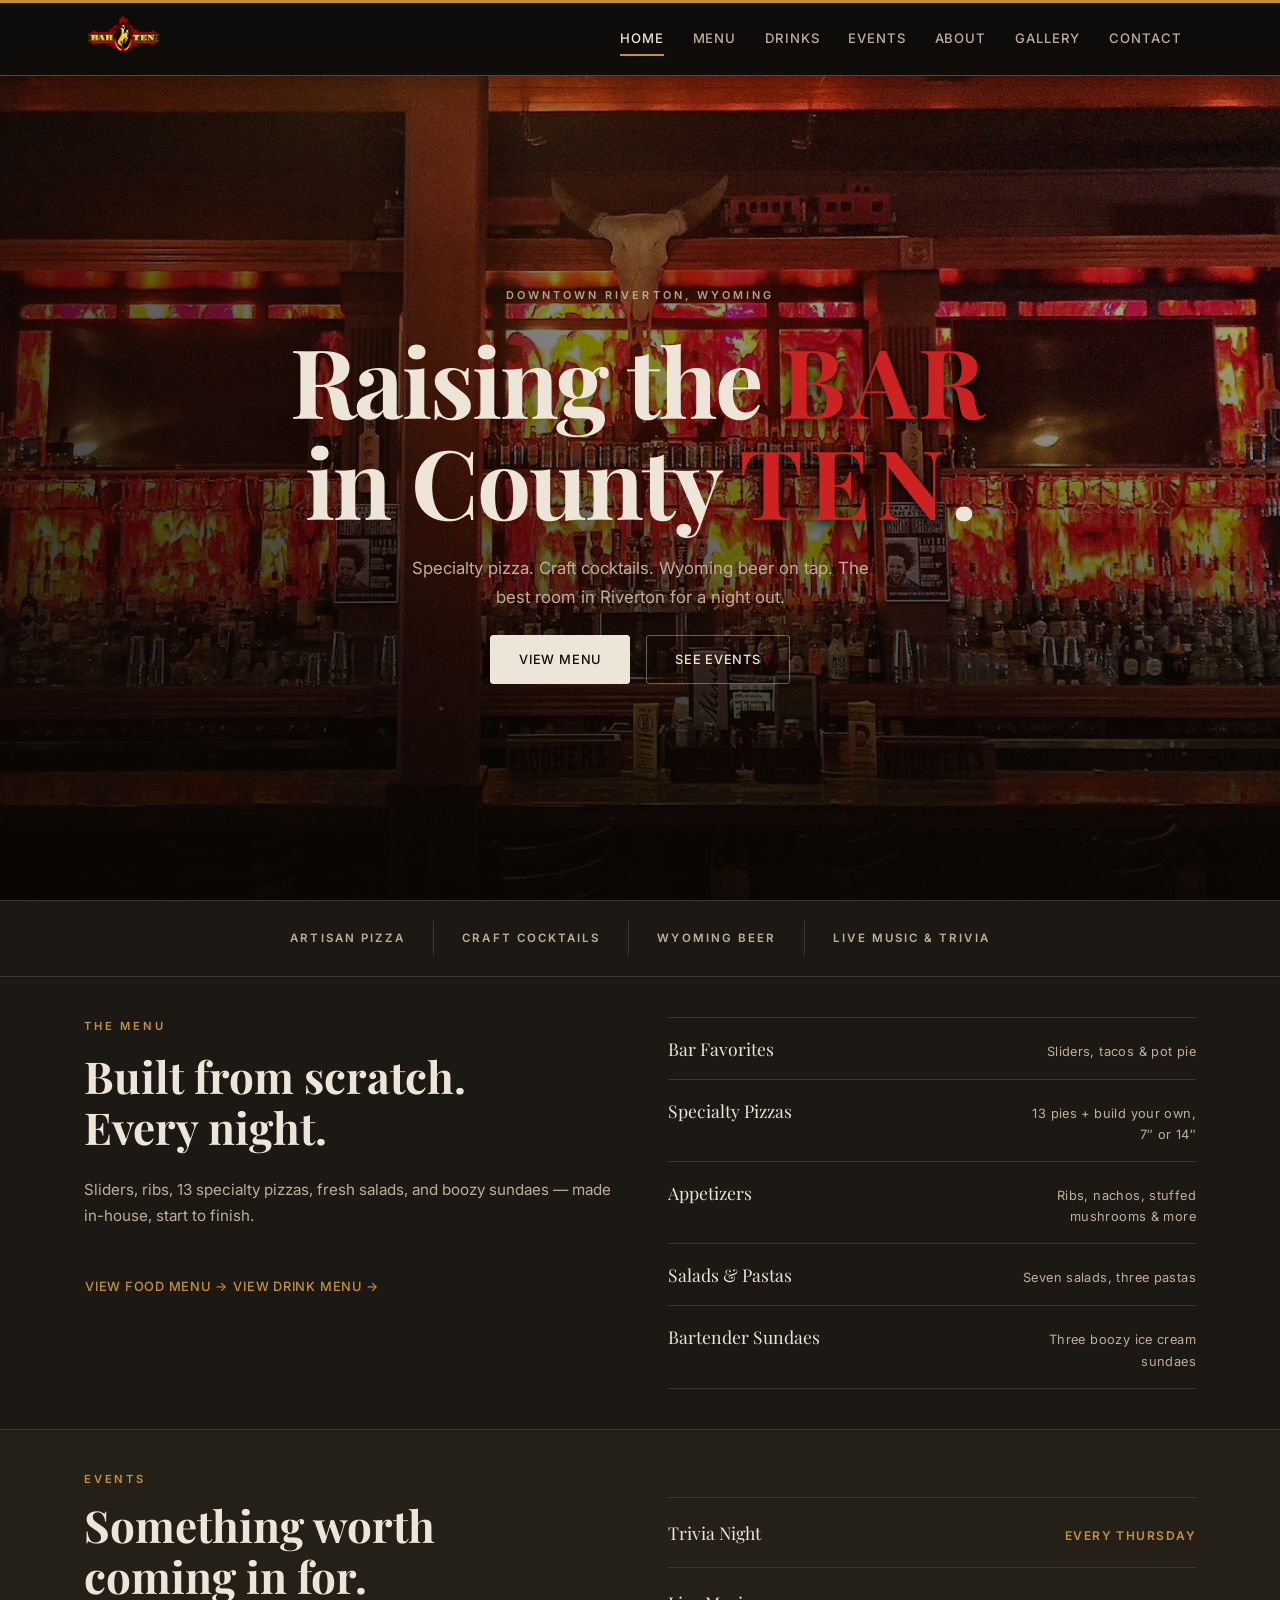
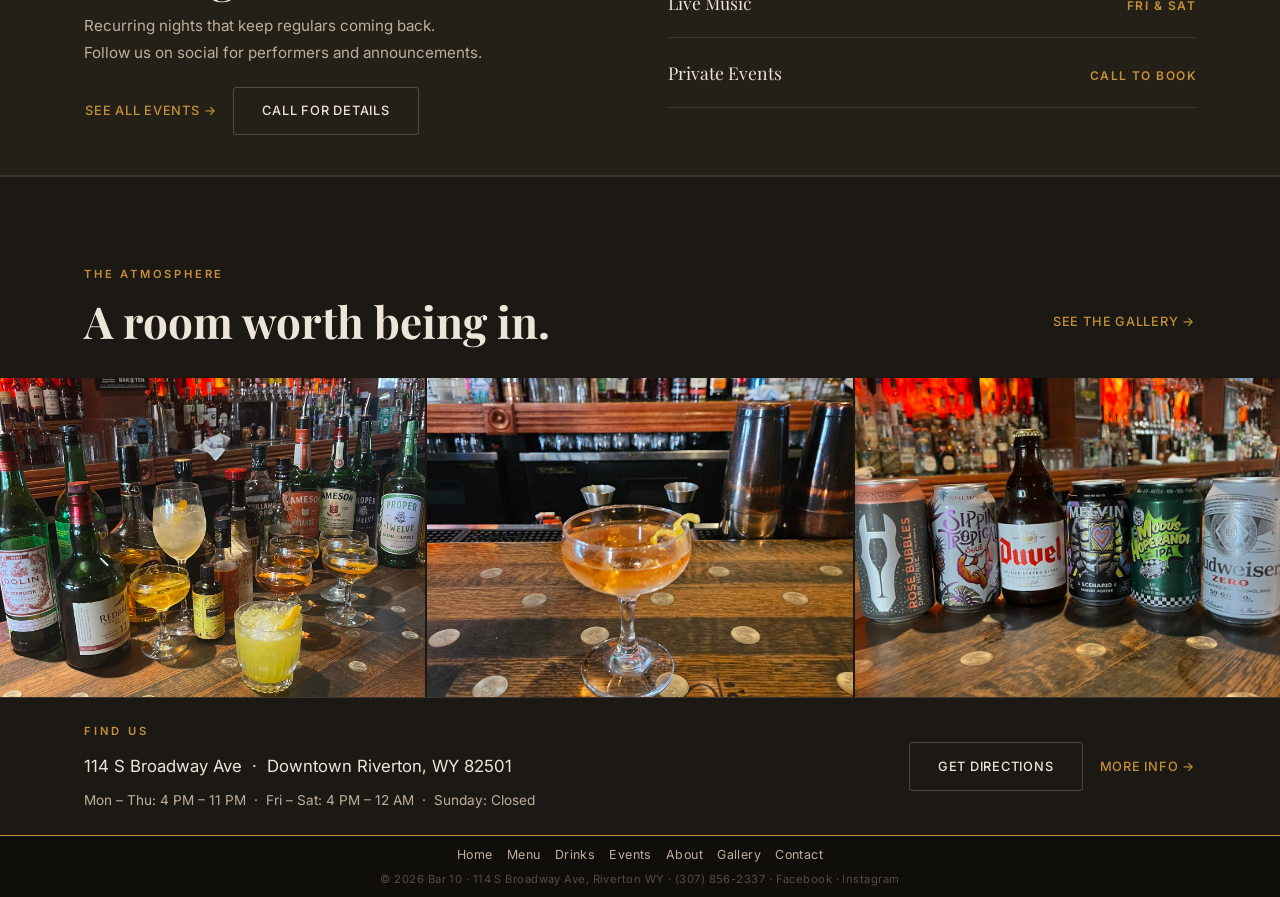
==== commit c9d4a879: "split drinks to separate page, add nav/home links Agent-Logs-Url: https://github.com/TylerWolfley/Ba" ====
--- a/index.html
+++ b/index.html
@@ -97,7 +97,7 @@
     },
     "sameAs": [
       "https://www.facebook.com/bar10wyo",
-      "https://www.instagram.com/bar10riverton"
+      "https://www.instagram.com/bar10wyo/"
     ]
   }
   </script>
@@ -125,6 +125,7 @@
             <ul>
               <li><a href="index.html" aria-current="page">Home</a></li>
               <li><a href="menu.html">Menu</a></li>
+              <li><a href="drinks.html">Drinks</a></li>
               <li><a href="events.html">Events</a></li>
               <li><a href="about.html">About</a></li>
               <li><a href="gallery.html">Gallery</a></li>
@@ -188,7 +189,8 @@
             <span class="section-label">The Menu</span>
             <h2 id="menu-preview-heading">Built from scratch.<br>Every night.</h2>
             <p>Sliders, ribs, 13 specialty pizzas, fresh salads, and boozy sundaes — made in-house, start to finish.</p>
-            <a href="menu.html" class="btn btn-ghost">View Full Menu &rarr;</a>
+            <a href="menu.html" class="btn btn-ghost">View Food Menu &rarr;</a>
+            <a href="drinks.html" class="btn btn-ghost">View Drink Menu &rarr;</a>
           </div>
 
           <div class="menu-category-list">
@@ -304,12 +306,13 @@
       <nav class="footer-nav" aria-label="Footer navigation">
         <a href="index.html">Home</a>
         <a href="menu.html">Menu</a>
+        <a href="drinks.html">Drinks</a>
         <a href="events.html">Events</a>
         <a href="about.html">About</a>
         <a href="gallery.html">Gallery</a>
         <a href="contact.html">Contact</a>
       </nav>
-      <p class="footer-copy">&copy; 2026 Bar 10 &middot; 114 S Broadway Ave, Riverton WY &middot; <a href="tel:+13078562337">(307) 856-2337</a> &middot; <a href="https://www.facebook.com/bar10wyo" target="_blank" rel="noopener noreferrer">Facebook</a> &middot; <a href="https://www.instagram.com/bar10riverton" target="_blank" rel="noopener noreferrer">Instagram</a></p>
+      <p class="footer-copy">&copy; 2026 Bar 10 &middot; 114 S Broadway Ave, Riverton WY &middot; <a href="tel:+13078562337">(307) 856-2337</a> &middot; <a href="https://www.facebook.com/bar10wyo" target="_blank" rel="noopener noreferrer">Facebook</a> &middot; <a href="https://www.instagram.com/bar10wyo/" target="_blank" rel="noopener noreferrer">Instagram</a></p>
     </div>
   </footer>
 
--- a/css/style.css
+++ b/css/style.css
@@ -1424,18 +1424,19 @@
   position: relative;
   min-height: 520px;
   display: flex;
-  align-items: flex-end;
+  align-items: flex-start;
   overflow: hidden;
   background-color: var(--color-dark);
+  padding-top: 2.5rem;
   padding-bottom: 3.5rem;
 }
 
 .about-hero-bg {
   position: absolute;
-  inset: 0;
+  inset: -5% 0 0 0;
   background:
     linear-gradient(to top, rgba(8,6,4,0.97) 0%, rgba(8,6,4,0.6) 50%, rgba(8,6,4,0.2) 100%),
-    url('../images/bar10outside.jpg') center top / cover no-repeat;
+    url('../images/bar10outside.jpg') center 28% / cover no-repeat;
   z-index: 0;
 }
 
@@ -1443,7 +1444,7 @@
   position: relative;
   z-index: 1;
   max-width: 760px;
-  padding-top: 4rem;
+  padding-top: 1rem;
 }
 
 .about-hero-content .section-label {
@@ -2050,3 +2051,111 @@
   font-size: 0.85rem;
   color: var(--color-cream-dim);
 }
+
+/* ── Drinks / Bar section ───────────────────────────────────── */
+.drinks-wrapper {
+  display: flex;
+  flex-direction: column;
+  gap: 2.5rem;
+}
+
+.drinks-category {
+  display: flex;
+  flex-direction: column;
+  gap: 1rem;
+}
+
+.drinks-category-label {
+  font-family: var(--font-heading);
+  font-size: 1.1rem;
+  color: var(--color-cream);
+  font-weight: 700;
+  border-bottom: 1px solid var(--color-border);
+  padding-bottom: 0.4rem;
+  margin: 0;
+}
+
+/* Described items — 2-column card grid */
+.drinks-category-items {
+  list-style: none;
+  margin: 0;
+  padding: 0;
+}
+
+.drinks-category-items--described {
+  display: grid;
+  grid-template-columns: 1fr;
+  gap: 0.75rem;
+}
+
+@media (min-width: 640px) {
+  .drinks-category-items--described {
+    grid-template-columns: repeat(2, 1fr);
+  }
+}
+
+@media (min-width: 1024px) {
+  .drinks-category-items--described {
+    grid-template-columns: repeat(3, 1fr);
+  }
+}
+
+/* Simple items — compact multi-column list */
+.drinks-category-items--simple {
+  display: grid;
+  grid-template-columns: repeat(2, 1fr);
+  gap: 0.35rem 1.5rem;
+}
+
+@media (min-width: 640px) {
+  .drinks-category-items--simple {
+    grid-template-columns: repeat(3, 1fr);
+  }
+}
+
+@media (min-width: 1024px) {
+  .drinks-category-items--simple {
+    grid-template-columns: repeat(4, 1fr);
+  }
+}
+
+/* Individual drink item */
+.drinks-item {
+  display: flex;
+  flex-direction: column;
+  gap: 0.15rem;
+}
+
+.drinks-category-items--described .drinks-item {
+  padding: 0.65rem 0.85rem;
+  background-color: var(--color-surface2);
+  border: 1px solid var(--color-border-lt);
+  border-radius: var(--radius);
+}
+
+.drinks-item-name {
+  font-family: var(--font-heading);
+  font-size: 0.9rem;
+  color: var(--color-cream);
+  font-weight: 700;
+}
+
+.drinks-item-desc {
+  font-size: 0.8rem;
+  color: var(--color-cream-dim);
+  line-height: 1.5;
+}
+
+.drinks-category-items--simple .drinks-item-name {
+  font-size: 0.85rem;
+  font-weight: 500;
+  color: var(--color-cream-dim);
+}
+
+.drinks-footer {
+  font-size: 0.85rem;
+  color: var(--color-amber);
+  font-style: italic;
+  border-top: 1px solid var(--color-border);
+  padding-top: 1rem;
+}
